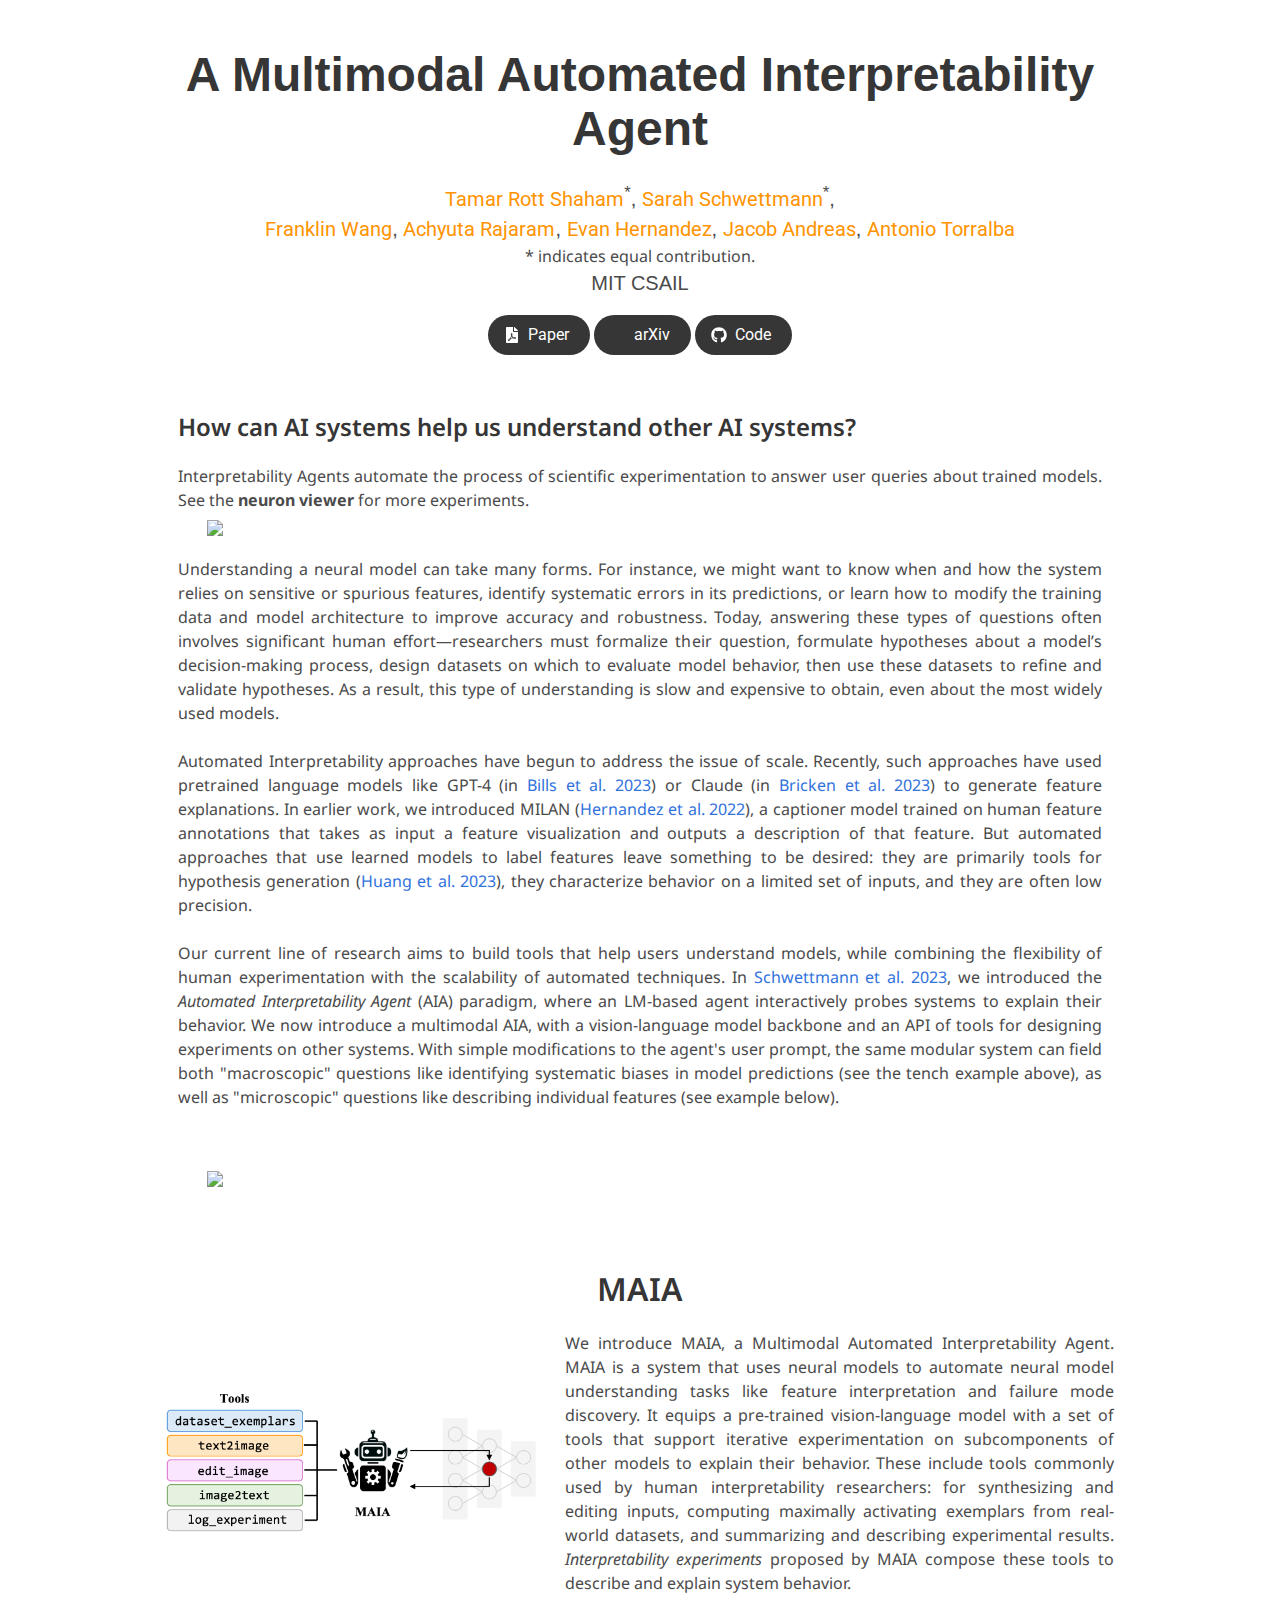
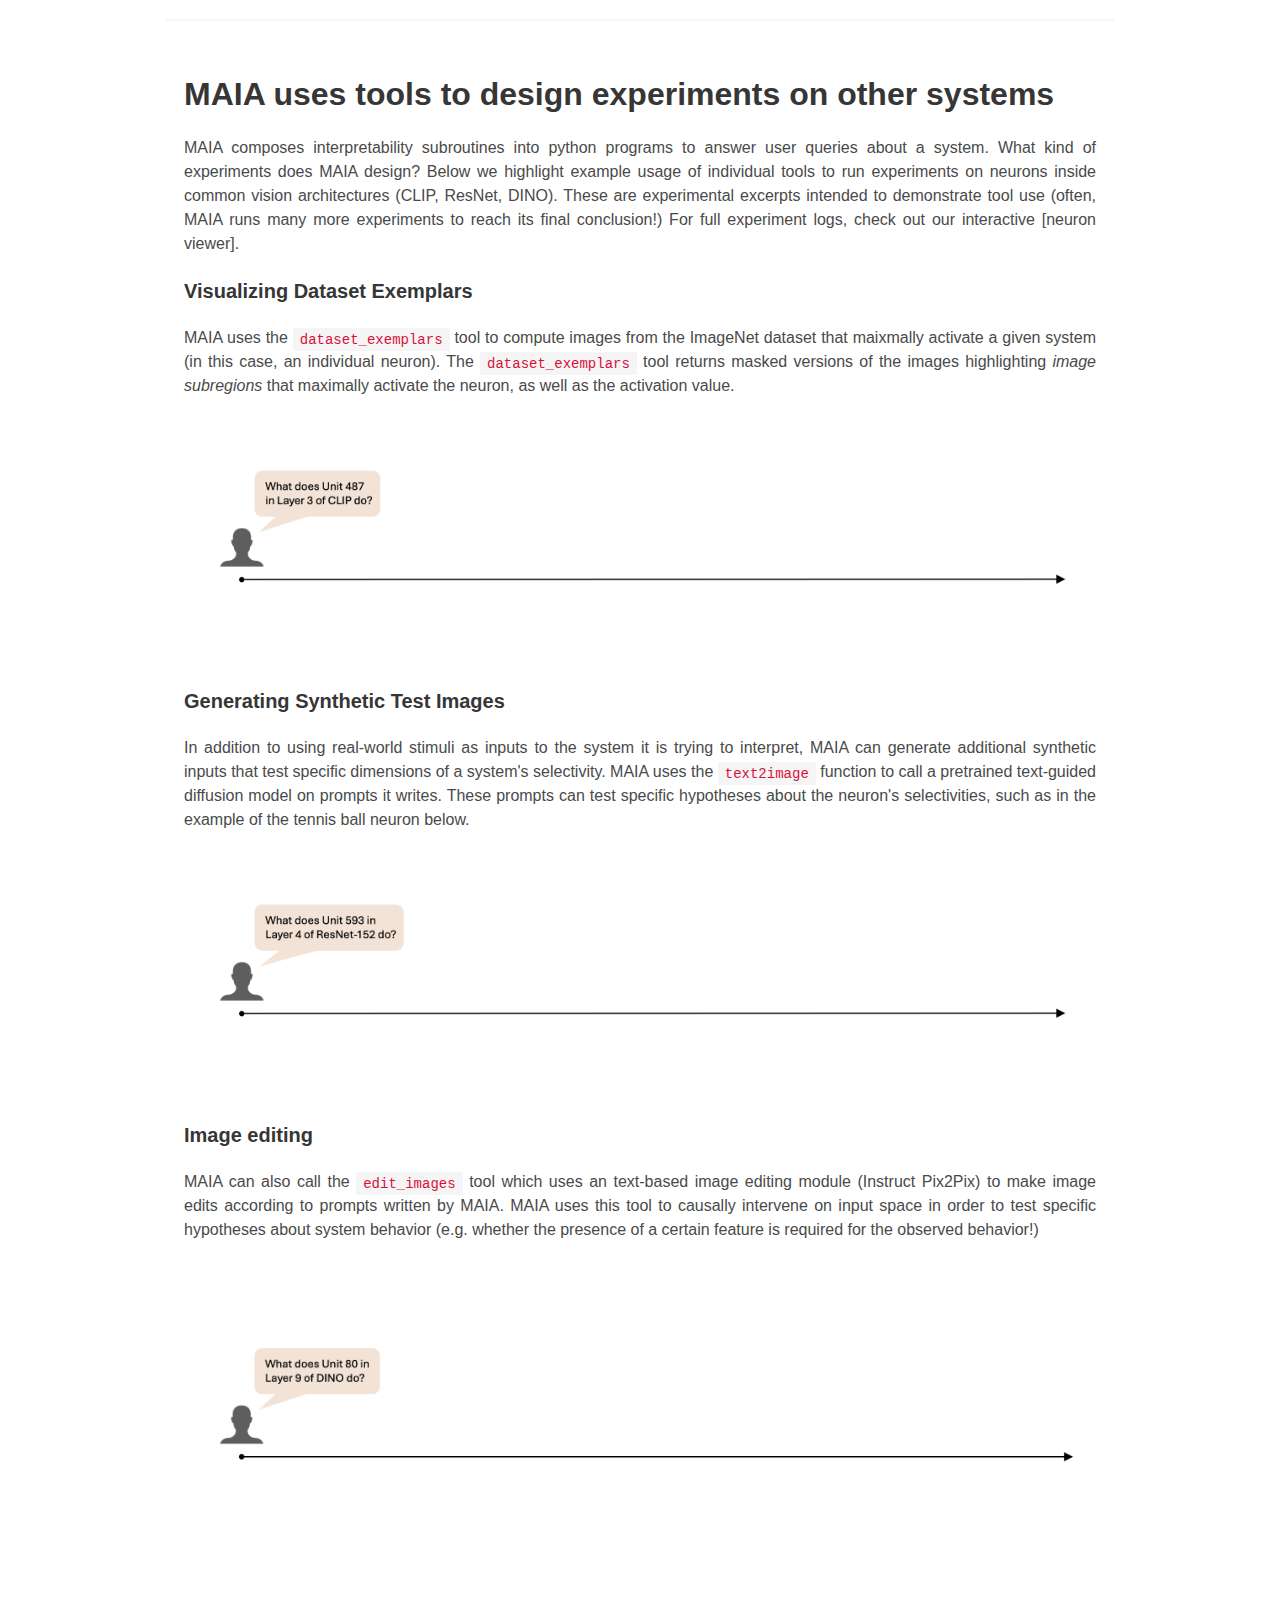
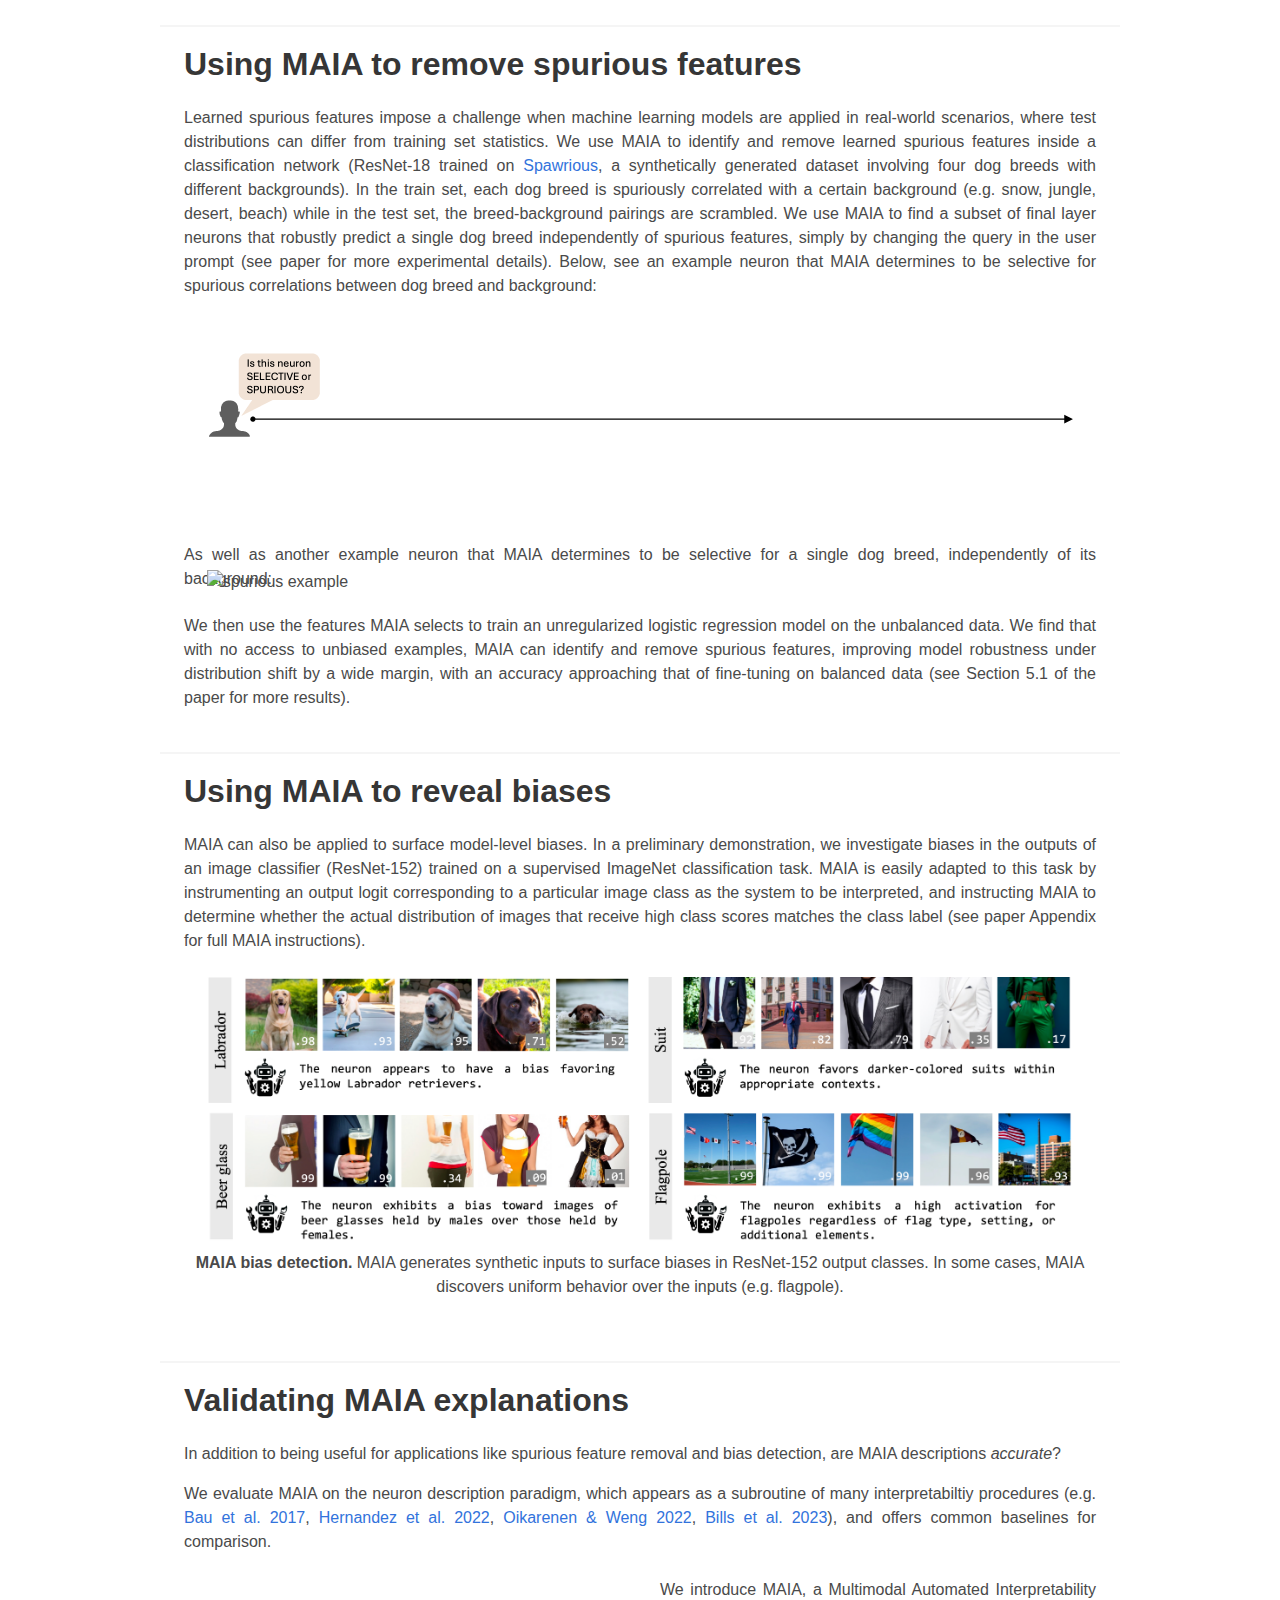
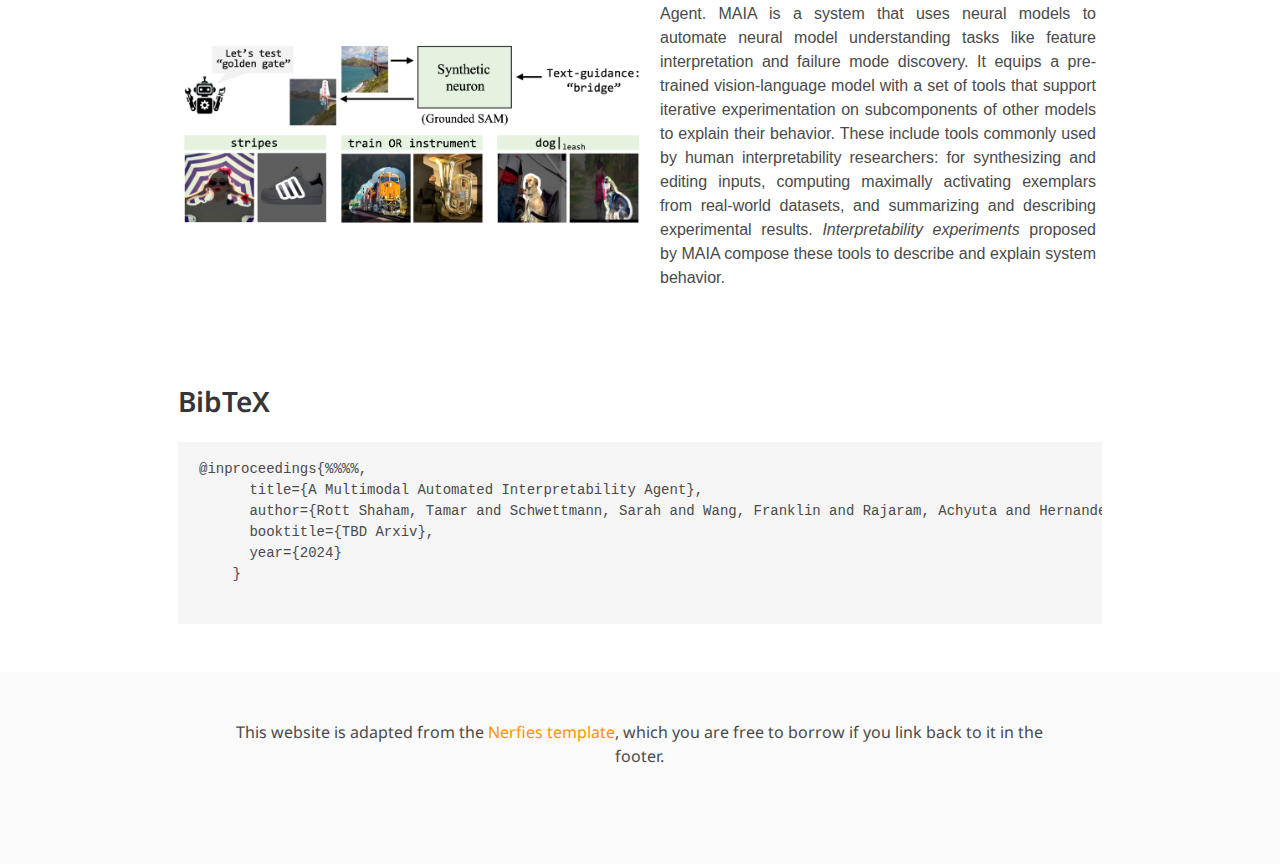
==== index.html @ d566f5ee "Update index.html" ====
<!DOCTYPE html>
<html>
<head>
  <meta charset="utf-8">
  <meta name="description"
        content="MAIA">
  <meta name="keywords" content="Interpretability, LLMs, Multimodal, Vision">
  <meta name="viewport" content="width=device-width, initial-scale=1">
  <title>MAIA</title>

  <link href="https://fonts.googleapis.com/css?family=Google+Sans|Noto+Sans|Castoro"
        rel="stylesheet">
  <link href="https://fonts.googleapis.com/css?family=Roboto:400,700" rel="stylesheet">

  <link rel="stylesheet" href="./static/css/bulma.min.css">
  <link rel="stylesheet" href="./static/css/bulma-carousel.min.css">
  <link rel="stylesheet" href="./static/css/bulma-slider.min.css">
  <link rel="stylesheet" href="./static/css/fontawesome.all.min.css">
  <link rel="stylesheet"
        href="https://cdn.jsdelivr.net/gh/jpswalsh/academicons@1/css/academicons.min.css">
  <link rel="stylesheet" href="./static/css/index.css">
  <link rel="icon" href="./static/images/favicon.svg">

  <script src="https://ajax.googleapis.com/ajax/libs/jquery/3.5.1/jquery.min.js"></script>
  <script defer src="./static/js/fontawesome.all.min.js"></script>
  <script src="./static/js/bulma-carousel.min.js"></script>
  <script src="./static/js/bulma-slider.min.js"></script>
  <script src="./static/js/index.js"></script>

  <style>
    @media screen and (max-width: 768px) {
      .image-text-container {
        flex-direction: column;
        align-items: center;
      }
    
      .image-text-container img {
        margin-left: 0;
        margin-right: 0;
        margin-bottom: 20px;
        max-width: 100%;
        height: auto;
      }
    } 
  </style>
</head>
<body>

<section class="hero">
  <div class="hero-body">
    <div class="container is-max-desktop">
      <div class="columns is-centered">
        <div class="column has-text-centered">
          <h1 class="title is-1 publication-title">A Multimodal Automated Interpretability Agent</h1>
          <div class="is-size-5 publication-authors">
            <span class="author-block">
              <a href="https://tamarott.github.io/">Tamar Rott Shaham</a><sup>*</sup>,</span>
            <span class="author-block">
              <a href="https://cogconfluence.com">Sarah Schwettmann</a><sup>*</sup>,</span>
		        <br>
            <span class="author-block">
              <a href="https://frankxwang.github.io/">Franklin Wang</a>,</span>
            <span class="author-block">
              <a href="https://twitter.com/AchyutaBot">Achyuta Rajaram</a>,</span>
            <span class="author-block">
              <a href="https://evandez.com/">Evan Hernandez</a>,</span>
            <span class="author-block">
              <a href="https://www.mit.edu/~jda/">Jacob Andreas</a>,</span>
            <span class="author-block">
              <a href="https://groups.csail.mit.edu/vision/torralbalab/">Antonio Torralba</a>
            </span>
          </div>
		
	  * indicates equal contribution.

          <div class="is-size-5 publication-authors">
            <span class="author-block">MIT CSAIL</span>
          </div> 

          <div class="column has-text-centered">
            <div class="publication-links">
              <!-- PDF Link. -->
              <span class="link-block">
                <a href="https://arxiv.org/pdf/2309.03886.pdf"
                   class="external-link button is-normal is-rounded is-dark">
                  <span class="icon">
                      <i class="fas fa-file-pdf"></i>
                  </span>
                  <span>Paper</span>
                </a>
              </span>
              <span class="link-block">
		<a href="https://arxiv.org/abs/2309.03886"
                   class="external-link button is-normal is-rounded is-dark">
                  <span class="icon">
                      <i class="ai ai-arxiv"></i>
                  </span>
                  <span>arXiv</span>
             	 </a>   
              </span>
              <!-- Code Link. -->
              <span class="link-block">
              	<a href="https://github.com/multimodal-interpretability/FIND" 
                   class="external-link button is-normal is-rounded is-dark">
                  <span class="icon">
                      <i class="fab fa-github"></i>
                  </span>
                  <span>Code</span>
              	</a>  
              </span>
            
            </div>

          </div>
        </div>
      </div>
    </div>
  </div>
</section>

<section class="section" style="margin-top: -55px; margin-bottom:-10px">
    <div class="container is-max-desktop">
        <div style="text-align: justify;">
		<p><h3 class="title is-4">How can AI systems help us understand other AI systems?</h3></p>
		<p>Interpretability Agents automate the process of scientific experimentation to answer user queries about trained models. See the <b>neuron viewer</b> for more experiments.</p>
	</div>
    </div>
</section>
<section class="hero teaser" style="margin-top: -40px;">
  <div class="container is-max-desktop">
    <div class="hero-body">
        <div style="display: flex; justify-content: center; width: 100%;">
            <img src="./static/figures/tench_gif.gif" style="width: 95%; height: auto;" />
        </div>
    </div>
  </div>
</section>

<section class="section" style="margin-top: -75px; margin-bottom:-10px">
    <div class="container is-max-desktop">
        <div style="text-align: justify;">
<!-- 		<p><h3 class="title is-4">How can AI systems help us understand other AI systems?</h3></p> -->
		<p>Understanding a neural model can take many forms. For instance, we might want to know when and how the system relies on sensitive or spurious features, identify systematic errors in its predictions, or learn how to modify the training data and model architecture to improve accuracy and robustness. Today, answering these types of questions often involves significant human effort—researchers must formalize their question, formulate hypotheses about a model’s decision-making process, design datasets on which to evaluate model behavior, then use these datasets to refine and validate hypotheses. As a result, this type of understanding is slow and expensive to obtain, even about the most widely used models.</p><br>
		<p>Automated Interpretability approaches have begun to address the issue of scale. Recently, such approaches have used pretrained language models like GPT-4 (in <a href="https://openaipublic.blob.core.windows.net/neuron-explainer/paper/index.html" target="_blank">Bills et al. 2023</a>) or Claude (in <a href="https://transformer-circuits.pub/2023/monosemantic-features" target="_blank">Bricken et al. 2023</a>) to generate feature explanations. In earlier work, we introduced MILAN (<a href="https://arxiv.org/abs/2201.11114" target="_blank">Hernandez et al. 2022</a>), a captioner model trained on human feature annotations that takes as input a feature visualization and outputs a description of that feature. But automated approaches that use learned models to label features leave something to be desired: they are primarily tools for hypothesis generation (<a href="https://arxiv.org/abs/2309.10312" target="_blank">Huang et al. 2023</a>), they characterize behavior on a limited set of inputs, and they are often low precision.</p><br>
		<p> Our current line of research aims to build tools that help users understand models, while combining the flexibility of human experimentation with the scalability of automated techniques. In <a href="https://arxiv.org/abs/2309.03886" target="_blank">Schwettmann et al. 2023</a>, we introduced the <em>Automated Interpretability Agent</em> (AIA) paradigm, where an LM-based agent interactively probes systems to explain their behavior. We now introduce a multimodal AIA, with a vision-language model backbone and an API of tools for designing experiments on other systems. With simple modifications to the agent's user prompt, the same modular system can field both "macroscopic" questions like identifying systematic biases in model predictions (see the tench example above), as well as "microscopic" questions like describing individual features (see example below).</p><br>
	</div>
    </div>
</section>
	
<section class="hero teaser" style="margin-top: -5px;">
  <div class="container is-max-desktop">
    <div class="hero-body">
        <div style="display: flex; justify-content: center; width: 100%;">
            <img src="./static/figures/bowtie_gif.gif" style="width: 95%; height: auto;" />
        </div>
    </div>
  </div>
</section>

<section class="section">
  <div class="container is-max-desktop">
    <!-- Abstract. -->
    <div class="columns is-centered">
      <div class="content">
        <h2 class="title is-3 has-text-centered">MAIA</h2>
        <div class="content image-text-container" style="display: flex; align-items: center;">
          <img src="./static/figures/MAIA_schematic.png" alt="MAIA Schematic" style="margin-right: 20px; width: 40%;">
          <p style="text-align: justify;">
            We introduce MAIA, a Multimodal Automated Interpretability Agent. MAIA is a system that uses neural models to automate neural model understanding tasks like feature interpretation and failure mode discovery.
            It equips a pre-trained vision-language model with a set of tools that support iterative experimentation on subcomponents of other models to explain their behavior. These include tools commonly used by human interpretability researchers: for synthesizing and editing inputs, computing maximally activating exemplars from real-world datasets, and summarizing and describing experimental results.
            <i>Interpretability experiments</i> proposed by MAIA compose these tools to describe and explain system behavior.
          </p>
        </div>
        <hr>
      </div>
    </div>
    <!--/ Abstract. -->
  </div>
</section>


<section class="hero teaser" style="margin-top: -5px;">
  <div class="container is-max-desktop">
    <div class="hero-body">
      <h2 class="title is-3">MAIA uses tools to design experiments on other systems</h2>
      <div class="content" style="text-align: justify;">
        <p>MAIA composes interpretability subroutines into python programs to answer user queries about a system. What kind of experiments does MAIA design? Below we highlight example usage of individual tools to run experiments on neurons inside common vision architectures (CLIP, ResNet, DINO). These are experimental excerpts intended to demonstrate tool use (often, MAIA runs many more experiments to reach its final conclusion!) For full experiment logs, check out our interactive [neuron viewer]. </p>
      </div>
      <div class="content" style="text-align: justify;">
      <h3 class="subtitle is-5" style="text-align: justify;">Visualizing Dataset Exemplars</h3>
      <p>MAIA uses the <code>dataset_exemplars</code> tool to compute images from the ImageNet dataset that maixmally activate a given system (in this case, an individual neuron). The <code>dataset_exemplars</code> tool returns masked versions of the images highlighting <i>image subregions</i> that maximally activate the neuron, as well as the activation value.</p><br>
      </div>
      <div style="display: flex; justify-content: center; width: 100%;">
        <img src="./static/figures/dataset_exemplars_gif.gif" alt="Dataset Exemplars" style="width: 95%; height: auto;" />
      </div>
      <div class="content" style="text-align: justify;">
      <h3 class="subtitle is-5" style="text-align: justify;">Generating Synthetic Test Images</h3>
      <p>In addition to using real-world stimuli as inputs to the system it is trying to interpret, MAIA can generate additional synthetic inputs that test specific dimensions of a system's selectivity. MAIA uses the <code>text2image</code> function to call a pretrained text-guided diffusion model on prompts it writes. These prompts can test specific hypotheses about the neuron's selectivities, such as in the example of the tennis ball neuron below.</p><br>
      </div>
      <div style="display: flex; justify-content: center; width: 100%; "margin-top: 5px;">
        <img src="./static/figures/synthetic_exemplars_gif.gif" alt="Synthetic Exemplars" style="width: 95%; height: auto;" />
      </div>
      <div class="content" style="text-align: justify;">
      <h3 class="subtitle is-5" style="text-align: justify;">Image editing</h3>
      <p>MAIA can also call the <code>edit_images</code> tool which uses an text-based image editing module (Instruct Pix2Pix) to make image edits according to prompts written by MAIA. MAIA uses this tool to causally intervene on input space in order to test specific hypotheses about system behavior (e.g. whether the presence of a certain feature is required for the observed behavior!)</p><br>
      </div>
      <div style="display: flex; justify-content: center; width: 100%; "margin-top: 5px;">
        <img src="./static/figures/editing_images_gif.gif" alt="Synthetic Exemplars" style="width: 95%; height: auto;" />
      </div>
	    
    </div>
    <hr>
  </div>
</section>

<section class="hero teaser" style="margin-top: -5px;">
  <div class="container is-max-desktop">
    <div class="hero-body">
      <h2 class="title is-3">Using MAIA to remove spurious features</h2>
      <div class="content" style="text-align: justify; margin-bottom: -20px;">
        <p>Learned spurious features impose a challenge when machine learning models are applied in real-world scenarios, where test distributions can differ from training set statistics. We use MAIA to identify and remove learned spurious features inside a classification network (ResNet-18 trained on <a href="https://arxiv.org/abs/2303.05470" target="_blank">Spawrious</a>, a synthetically generated dataset involving four dog breeds with different backgrounds). In the train set, each dog breed is spuriously correlated with a certain background (e.g. snow, jungle, desert, beach) while in the test set, the breed-background pairings are scrambled. We use MAIA to find a subset of final layer neurons that robustly predict a single dog breed independently of spurious features, simply by changing the query in the user prompt (see paper for more experimental details). Below, see an example neuron that MAIA determines to be selective for spurious correlations between dog breed and background:</p>
      </div>
      <div style="display: flex; justify-content: center; width: 100%; margin-top:-40px; margin-bottom:-20px">
        <img src="./static/figures/spurious_example.gif" alt="spurious example" style="width: 95%; height: auto; margin-top: -15px; margin-bottom: 10px;" />
      </div>
      <div class="content" style="text-align: justify; margin-top:40px">
        <p>As well as another example neuron that MAIA determines to be selective for a single dog breed, independently of its background:</p>
      </div>
      <div style="display: flex; justify-content: center; width: 100%; margin-top:-30px; margin-bottom:-20px">
       <div style="width: 95%; height: auto; margin-top: -15px; margin-bottom: 10px; overflow: hidden;">
         <img src="./static/figures/selective_example.gif" alt="spurious example" style="width: 100%; height: auto; object-fit: none; object-position: 0 25px;" />
       </div> 
      </div>
      <div class="content" style="text-align: justify; margin-top:30px; margin-bottom:-30px">
        <p>We then use the features MAIA selects to train an unregularized logistic regression model on the unbalanced data. We find that with no access to unbiased examples, MAIA can identify and remove spurious features, improving model robustness under distribution shift by a wide margin, with an accuracy approaching that of fine-tuning on balanced data (see Section 5.1 of the paper for more results). </p>
      </div>	    
    </div>
	  <hr>
  </div>
</section>

<section class="hero teaser" style="margin-top: -5px;">
  <div class="container is-max-desktop">
    <div class="hero-body">
      <h2 class="title is-3">Using MAIA to reveal biases</h2>
      <div class="content" style="text-align: justify;">
        <p>MAIA can also be applied to surface model-level biases. In a preliminary demonstration, we investigate biases in the outputs of an image classifier (ResNet-152) trained on a supervised ImageNet classification task. MAIA is easily adapted to this task by instrumenting an output logit corresponding to a particular image class as the system to be interpreted, and instructing MAIA to determine whether the actual distribution of images that receive high class scores matches the class label (see paper Appendix for full MAIA instructions).</p>
      </div>
      <figure style="display: flex; flex-direction: column; align-items: center; width: 100%;">
        <img src="./static/figures/bias_categories.png" style="width: 95%; height: auto;" alt="Bias Categories" />
        <figcaption style="text-align: center; margin-top: 10px; margin-bottom: -10px"><b>MAIA bias detection.</b> MAIA generates synthetic inputs to surface biases in ResNet-152 output classes. In some cases, MAIA discovers uniform behavior over the inputs (e.g. flagpole).</figcaption>
      </figure>
    </div>
    <hr>
  </div>
</section>

<section class="hero teaser" style="margin-top: -5px;">
  <div class="container is-max-desktop">
    <div class="hero-body">
      <h2 class="title is-3">Validating MAIA explanations</h2>
      <div class="content" style="text-align: justify;">
        <p>In addition to being useful for applications like spurious feature removal and bias detection, are MAIA descriptions <em>accurate</em>?</p>
	<p>We evaluate MAIA on the neuron description paradigm, which appears as a subroutine of many interpretabiltiy procedures (e.g. <a href="https://arxiv.org/abs/1704.05796" target="_blank">Bau et al. 2017</a>, <a href="https://arxiv.org/abs/2201.11114" target="_blank">Hernandez et al. 2022</a>, <a href="https://arxiv.org/abs/2204.10965" target="_blank">Oikarenen & Weng 2022</a>, <a href="https://openaipublic.blob.core.windows.net/neuron-explainer/paper/index.html" target="_blank">Bills et al. 2023</a>), and offers common baselines for comparison.</p>
      </div>
	<div class="content image-text-container" style="display: flex; align-items: center;">
          <img src="./static/figures/synthetic_schematic.png" alt="Synthetic Neurons" style="margin-right: 20px; width: 50%;">
          <p style="text-align: justify;">
            We introduce MAIA, a Multimodal Automated Interpretability Agent. MAIA is a system that uses neural models to automate neural model understanding tasks like feature interpretation and failure mode discovery.
            It equips a pre-trained vision-language model with a set of tools that support iterative experimentation on subcomponents of other models to explain their behavior. These include tools commonly used by human interpretability researchers: for synthesizing and editing inputs, computing maximally activating exemplars from real-world datasets, and summarizing and describing experimental results.
            <i>Interpretability experiments</i> proposed by MAIA compose these tools to describe and explain system behavior.
          </p>
        </div>
    </div>
  </div>
</section>

	
<section class="section" id="BibTeX">
  <div class="container is-max-desktop content">
    <h2 class="title">BibTeX</h2>
    <pre><code>@inproceedings{%%%%,
      title={A Multimodal Automated Interpretability Agent},
      author={Rott Shaham, Tamar and Schwettmann, Sarah and Wang, Franklin and Rajaram, Achyuta and Hernandez, Evan and Andreas, Jacob and Torralba, Antonio},
      booktitle={TBD Arxiv},
      year={2024}
    }
    </code></pre>
  </div>
</section>


	
<footer class="footer">
  <div class="columns is-centered">
    <div class="column is-8">
      <div class="content" style="text-align: center;">
        <p>
          This website is adapted from the <a href="https://github.com/nerfies/nerfies.github.io" class="footer-link">Nerfies template</a>, which you are free to borrow if you link back to it in the footer.
        </p>
      </div>
    </div>
  </div>
</div>
</footer>


</body>
</html>
---- static/css/index.css ----
body, .footer .icon-link, .link-block a, .dnerf, .teaser, .publication-title, .publication-authors, .publication-venue, .publication-awards, .publication-authors a, .info {
  font-family: 'Roboto', sans-serif;
}

/* Rest of your CSS code remains the same */

body {
  font-family: 'Noto Sans', sans-serif;
}

.footer .icon-link {
    font-size: 25px;
    color: #000;
}

.link-block a {
    margin-top: 5px;
    margin-bottom: 5px;
}

.dnerf {
  font-variant: small-caps;
}

.container {
  width: 75% !important;
  max-width: none !important;
}

.teaser .hero-body {
  padding-top: 0;
  padding-bottom: 3rem;
}

.teaser {
  font-family: 'Google Sans', sans-serif;
}

.footer-link {
  color: #FF9300;
}


.publication-title {
}

.publication-banner {
  max-height: parent;

}

.publication-banner video {
  position: relative;
  left: auto;
  top: auto;
  transform: none;
  object-fit: fit;
}

.publication-header .hero-body {
}

.publication-title {
    font-family: 'Google Sans', sans-serif;
}

.publication-authors {
    font-family: 'Google Sans', sans-serif;
}

.publication-venue {
    color: #555;
    width: fit-content;
    font-weight: bold;
}

.publication-awards {
    color: #ff3860;
    width: fit-content;
    font-weight: bolder;
}

.publication-authors {
}

.publication-authors a {
   color: #FF9300 !important;
}

.publication-authors a:hover {
    text-decoration: underline;
}

.author-block {
  display: inline-block;
}

.publication-banner img {
}

.publication-authors {
  /*color: #E73973;*/
}

.publication-video {
    position: relative;
    width: 100%;
    height: 0;
    padding-bottom: 56.25%;

    overflow: hidden;
    border-radius: 10px !important;
}

.publication-video iframe {
    position: absolute;
    top: 0;
    left: 0;
    width: 100%;
    height: 100%;
}

.publication-body img {
}

.results-carousel {
  overflow: hidden;
}

.results-carousel .item {
  margin: 5px;
  overflow: hidden;
  border: 1px solid #bbb;
  border-radius: 10px;
  padding: 0;
  font-size: 0;
}

.results-carousel video {
  margin: 0;
}


.interpolation-panel {
  background: #f5f5f5;
  border-radius: 10px;
}

.interpolation-panel .interpolation-image {
  width: 100%;
  border-radius: 5px;
}

.interpolation-video-column {
}

.interpolation-panel .slider {
  margin: 0 !important;
}

.interpolation-panel .slider {
  margin: 0 !important;
}

#interpolation-image-wrapper {
  width: 100%;
}
#interpolation-image-wrapper img {
  border-radius: 5px;
}

* {box-sizing:border-box}

/* Slideshow container */
.slideshow-container {
  max-width: 1000px;
  position: relative;
  margin: auto;
}

/* Make the images invisible by default */
.Containers {
  display: none;
}

/* forward & Back buttons */
.Back, .forward {
  cursor: pointer;
  position: absolute;
  top: 48%;
  width: auto;
  margin-top: -23px;
  padding: 17px;
  color: grey;
  font-weight: bold;
  font-size: 19px;
  transition: 0.4s ease;
  border-radius: 0 5px 5px 0;
  user-select: none;
}

/* Place the "forward button" to the right */
.forward {
  right: 0;
  border-radius: 4px 0 0 4px;
}

/*when the user hovers,add a black background with some little opacity */
.Back:hover, .forward:hover {
  background-color: rgba(0,0,0,0.8);
}

/* Caption Info */
.info {
  color: #e3e3e3;
  font-size: 16px;
  padding: 10px 14px;
  position: absolute;
  bottom: 10px;
  width: 100%;
  text-align: center;
}

/* Content */
.info {
  color: #f2f2f3;
  font-size: 14px;
  padding: 10px 14px;
  position: absolute;
  top: 0;
}

/* The circles or bullets indicators */
.dots {
  cursor: pointer;
  height: 16px;
  width: 16px;
  margin: 0 3px;
  background: linear-gradient(92.18deg, #a049e9 -25.78%, #6643db 123.02%);
  opacity: 0.3;
  border-radius: 50%;
  display: inline-block;
  transition: background-color 0.5s ease;
}

.enable, .dots:hover {
  background: linear-gradient(92.18deg, #a049e9 -25.78%, #6643db 123.02%);
  opacity: 1;
}

/* Faint animation */
.fade {
  -webkit-animation-name: fade;
  -webkit-animation-duration: 1.4s;
  animation-name: fade;
  animation-duration: 1.4s;
}

@-webkit-keyframes fade {
  from {opacity: .5}
  to {opacity: 2}
}

@keyframes fade {
  from {opacity: .5}
  to {opacity: 2}
}
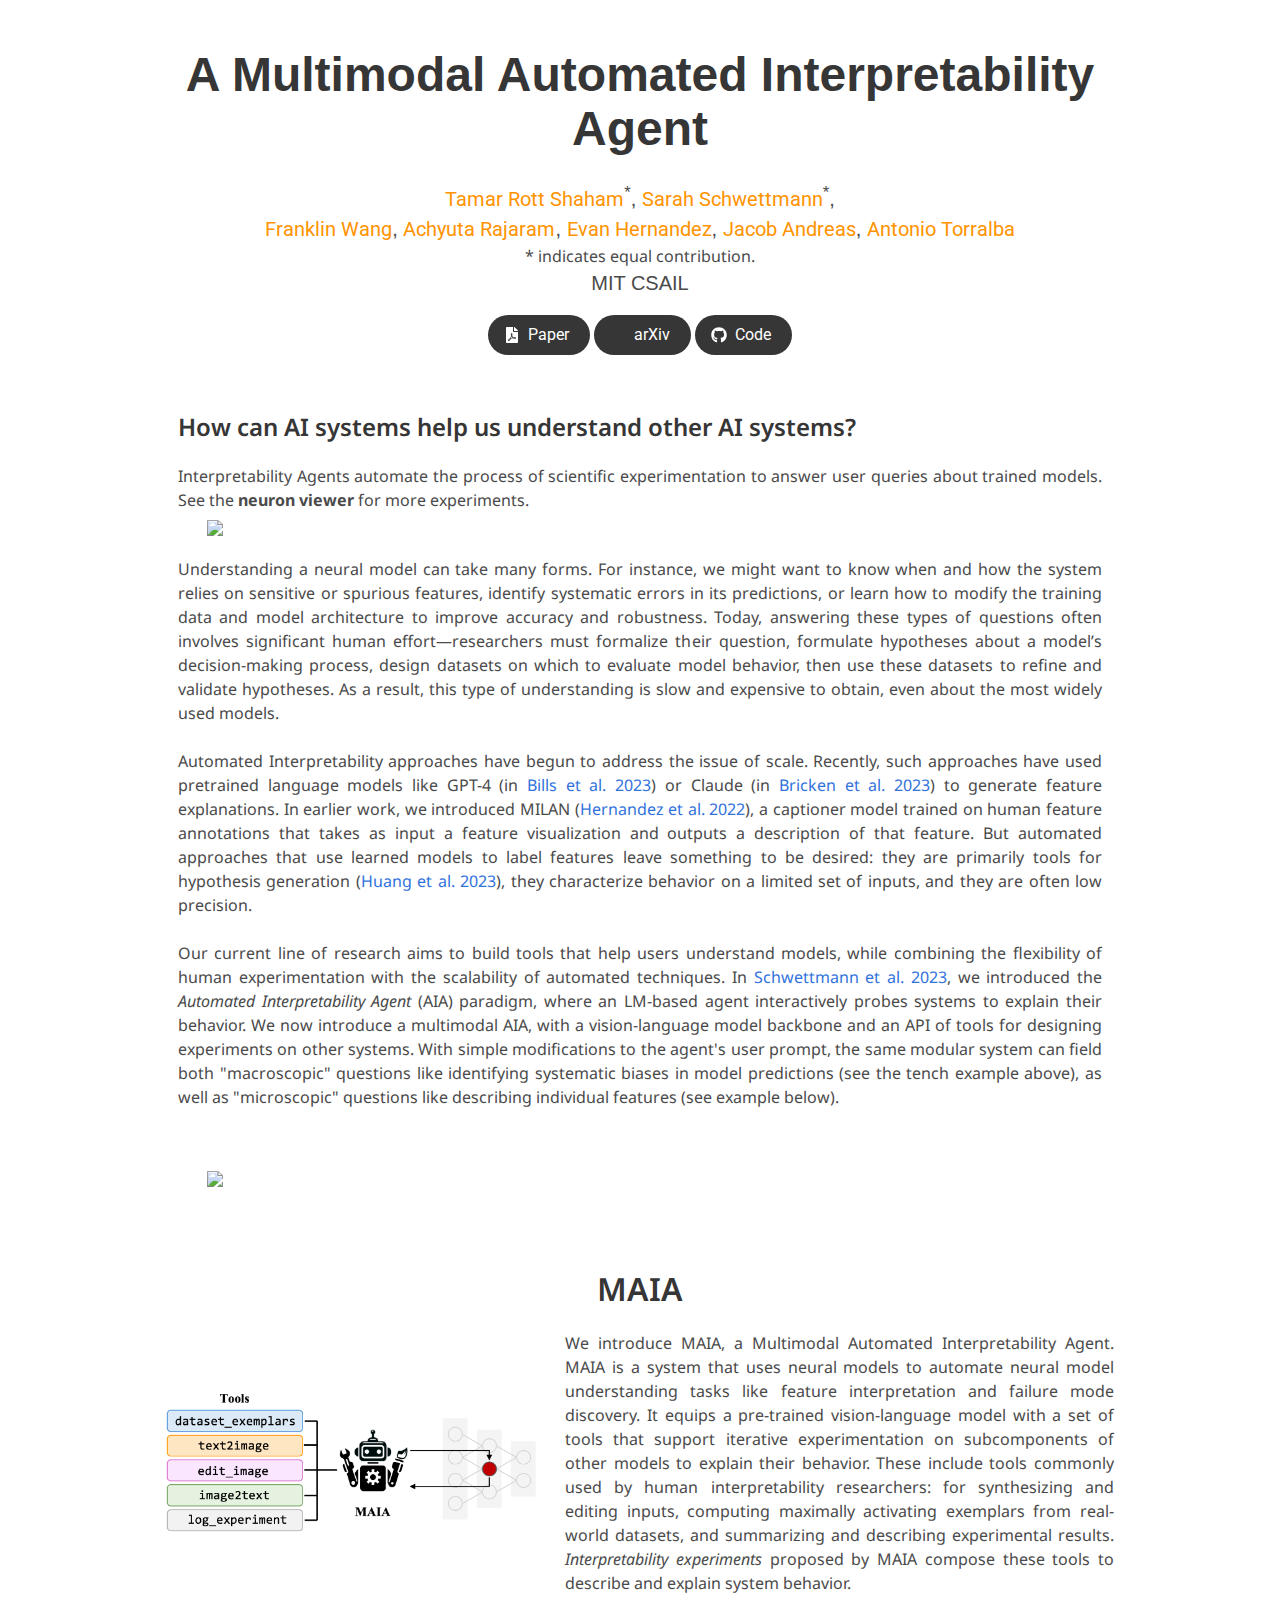
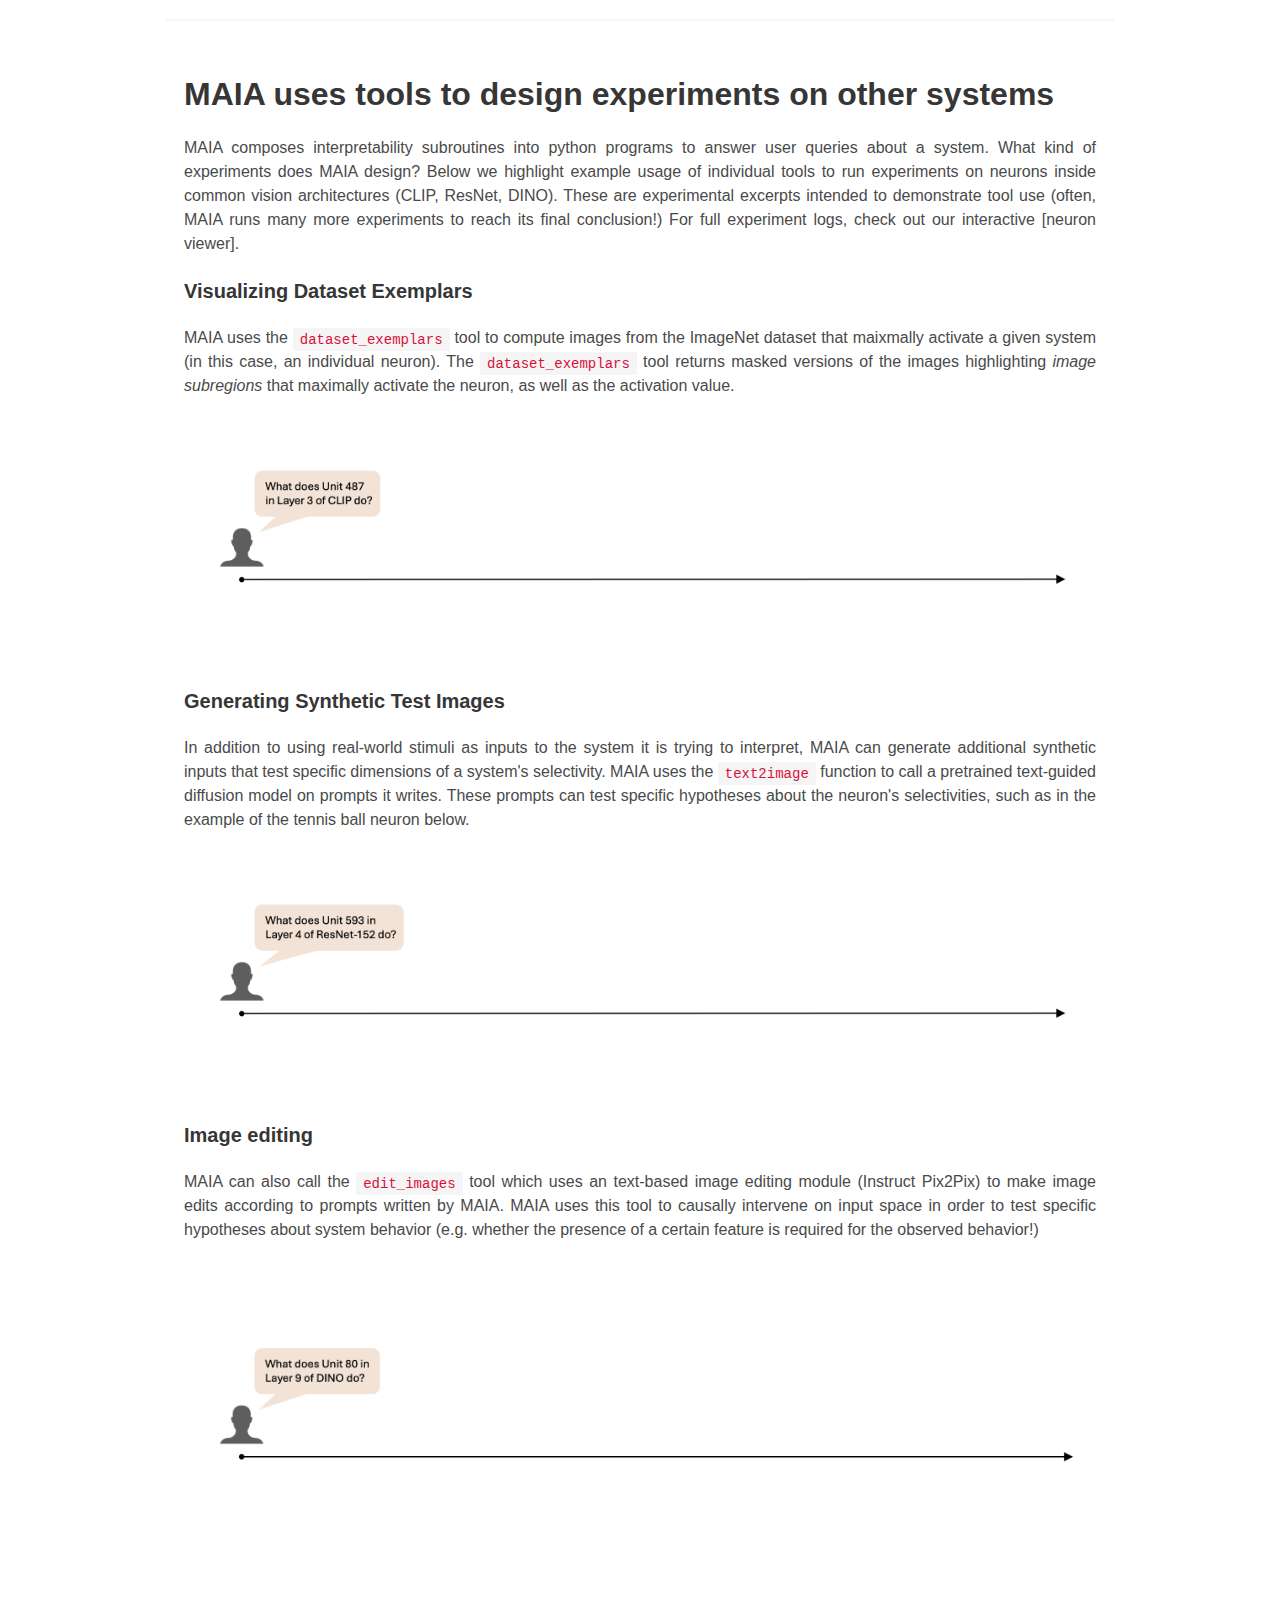
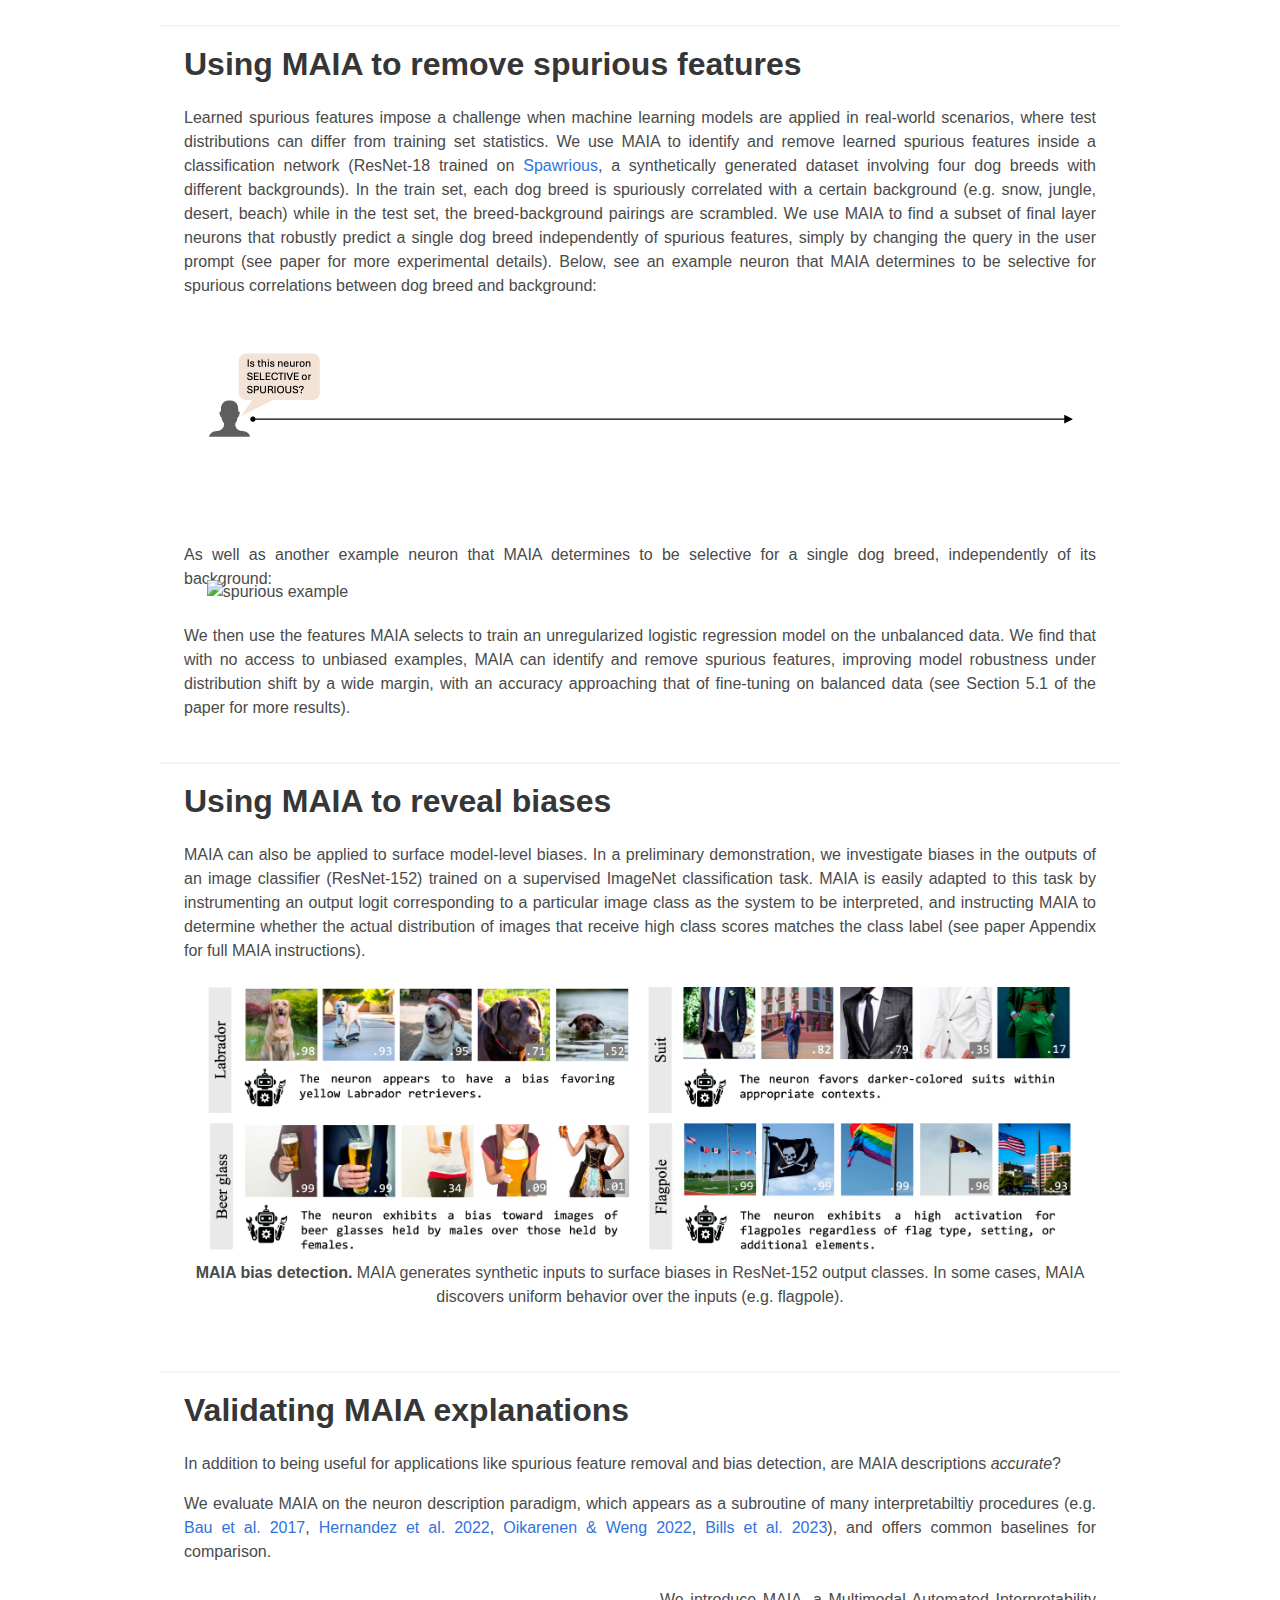
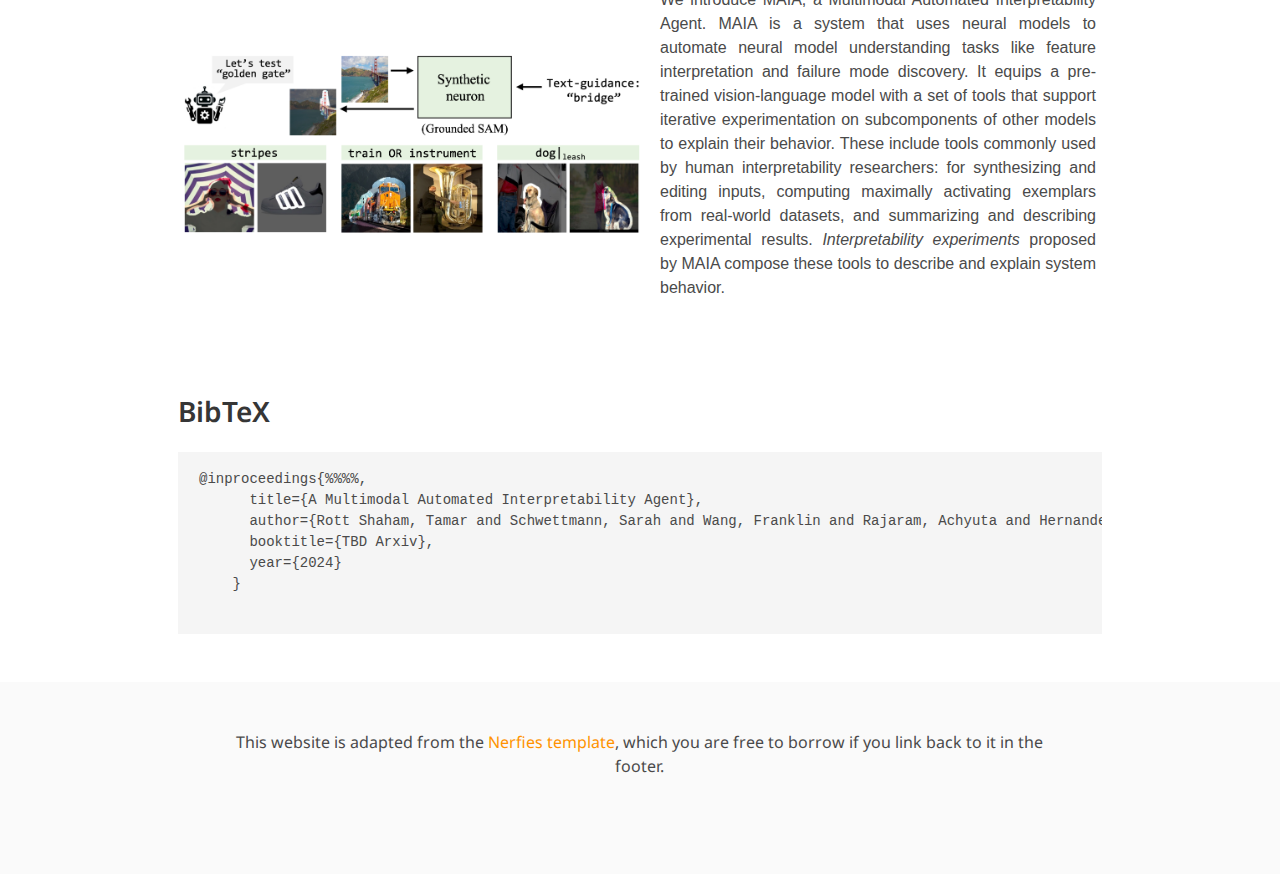
==== commit 942fb349: "Update index.html" ====
--- a/index.html
+++ b/index.html
@@ -226,10 +226,8 @@
       <div class="content" style="text-align: justify; margin-top:40px">
         <p>As well as another example neuron that MAIA determines to be selective for a single dog breed, independently of its background:</p>
       </div>
-      <div style="display: flex; justify-content: center; width: 100%; margin-top:-30px; margin-bottom:-20px">
-       <div style="width: 95%; height: auto; margin-top: -15px; margin-bottom: 10px; overflow: hidden;">
-         <img src="./static/figures/selective_example.gif" alt="spurious example" style="width: 100%; height: auto; object-fit: none; object-position: 0 25px;" />
-       </div> 
+      <div style="display: flex; justify-content: center; width: 100%; margin-top:-20px; margin-bottom:-20px">
+        <img src="./static/figures/selective_example.gif" alt="spurious example" style="width: 95%; height: auto; margin-top: -15px; margin-bottom: 10px;" />
       </div>
       <div class="content" style="text-align: justify; margin-top:30px; margin-bottom:-30px">
         <p>We then use the features MAIA selects to train an unregularized logistic regression model on the unbalanced data. We find that with no access to unbiased examples, MAIA can identify and remove spurious features, improving model robustness under distribution shift by a wide margin, with an accuracy approaching that of fine-tuning on balanced data (see Section 5.1 of the paper for more results). </p>
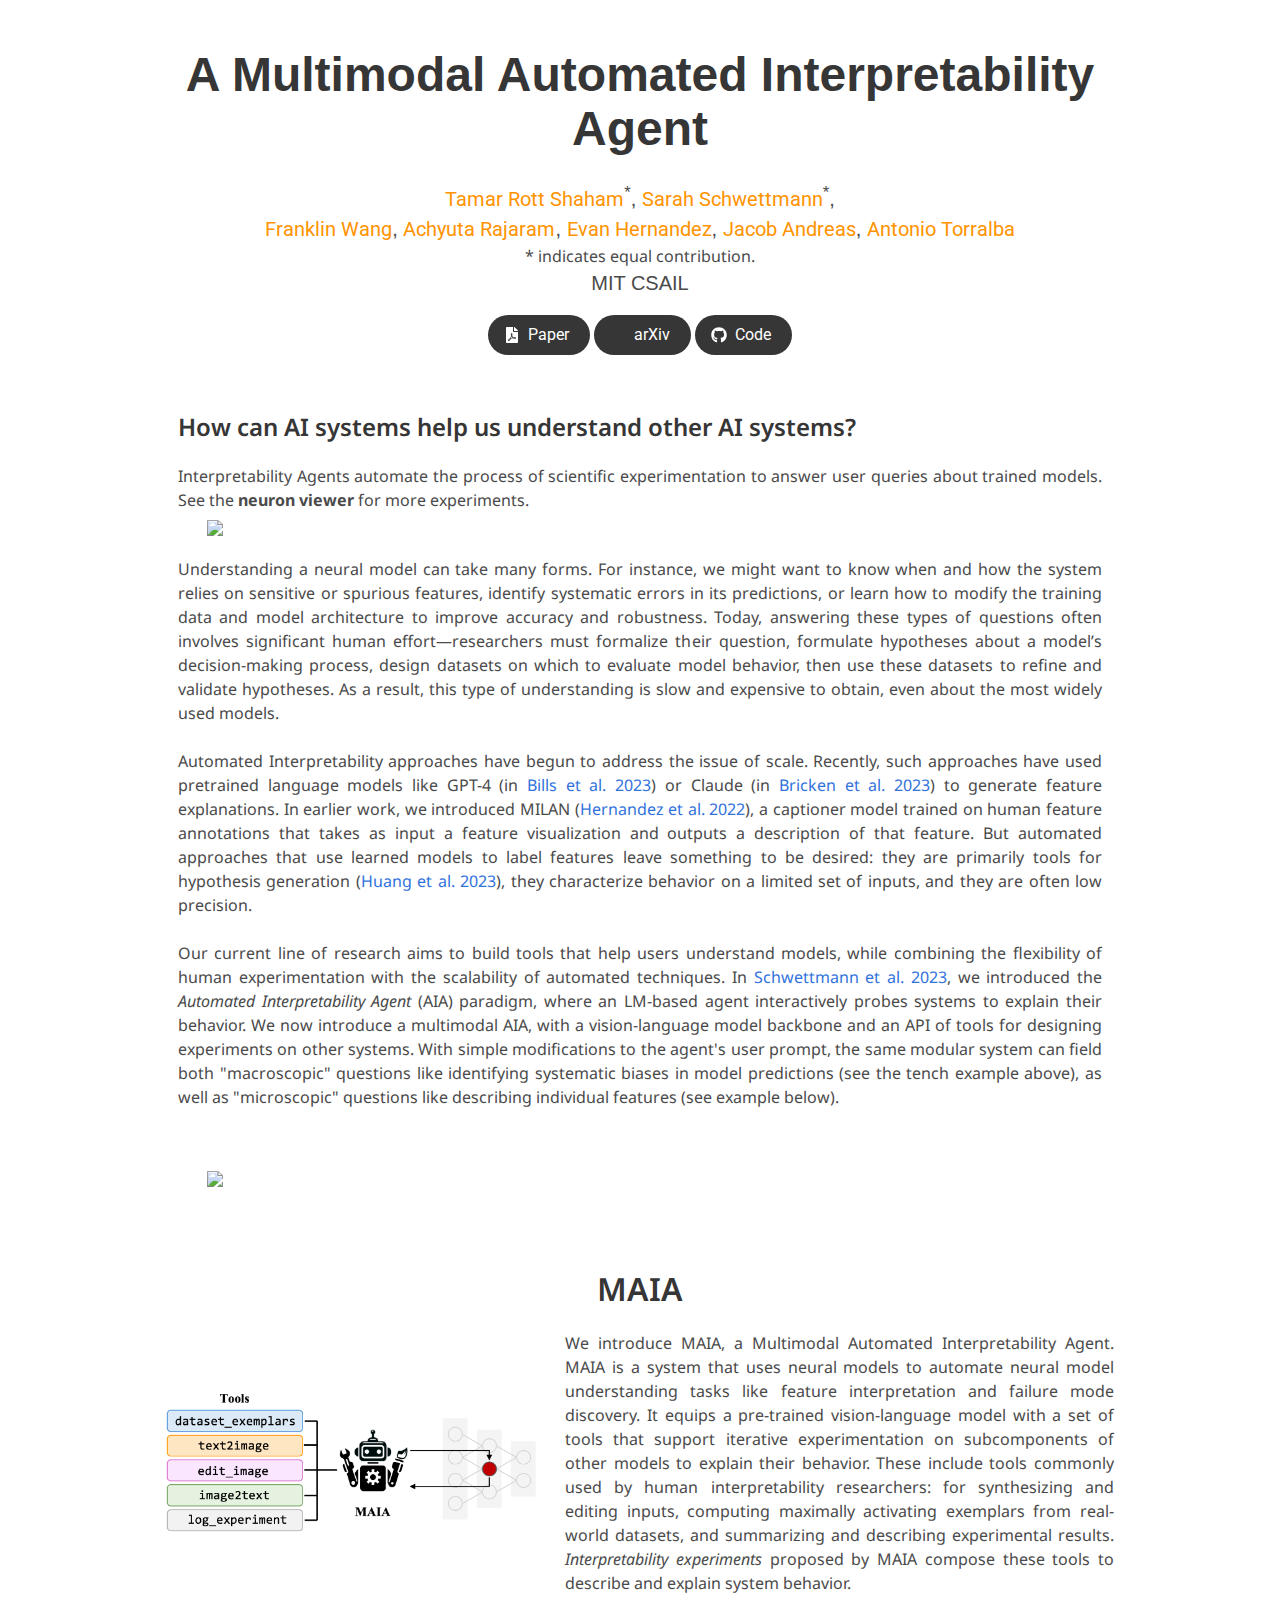
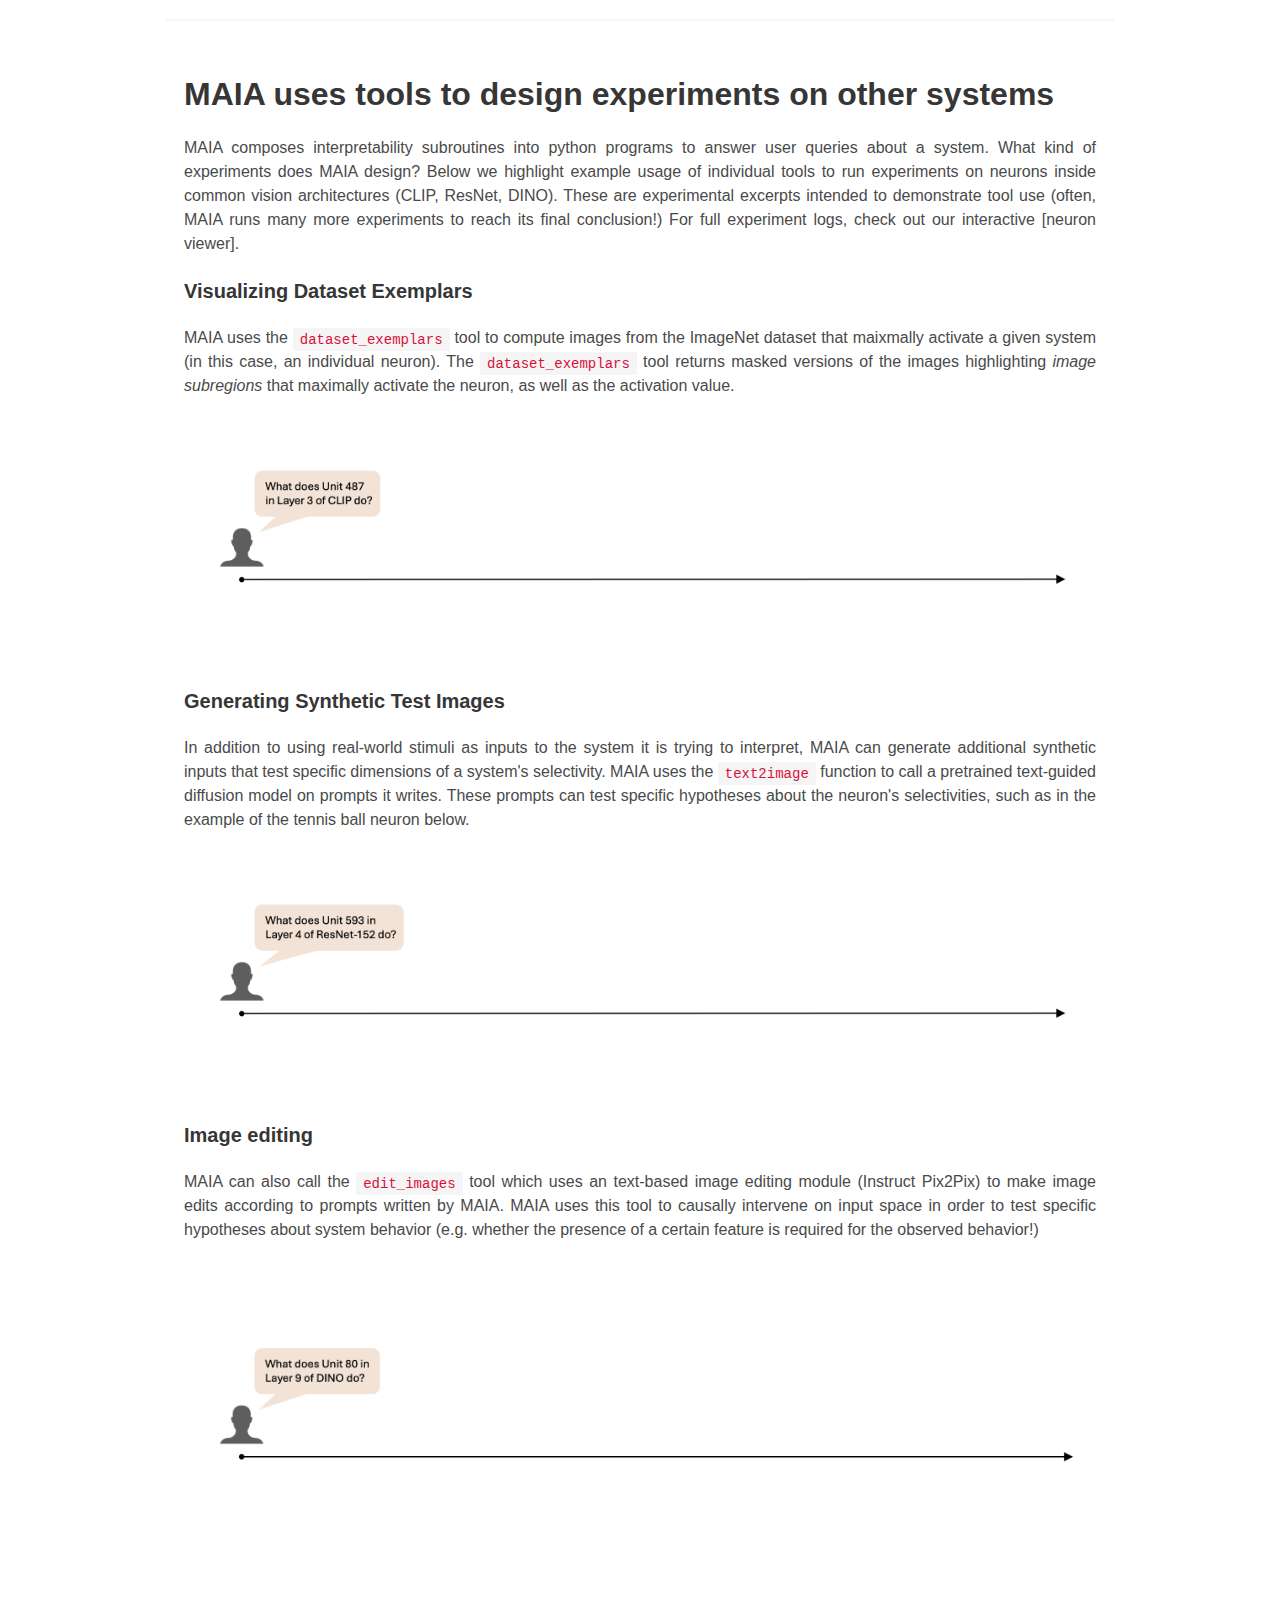
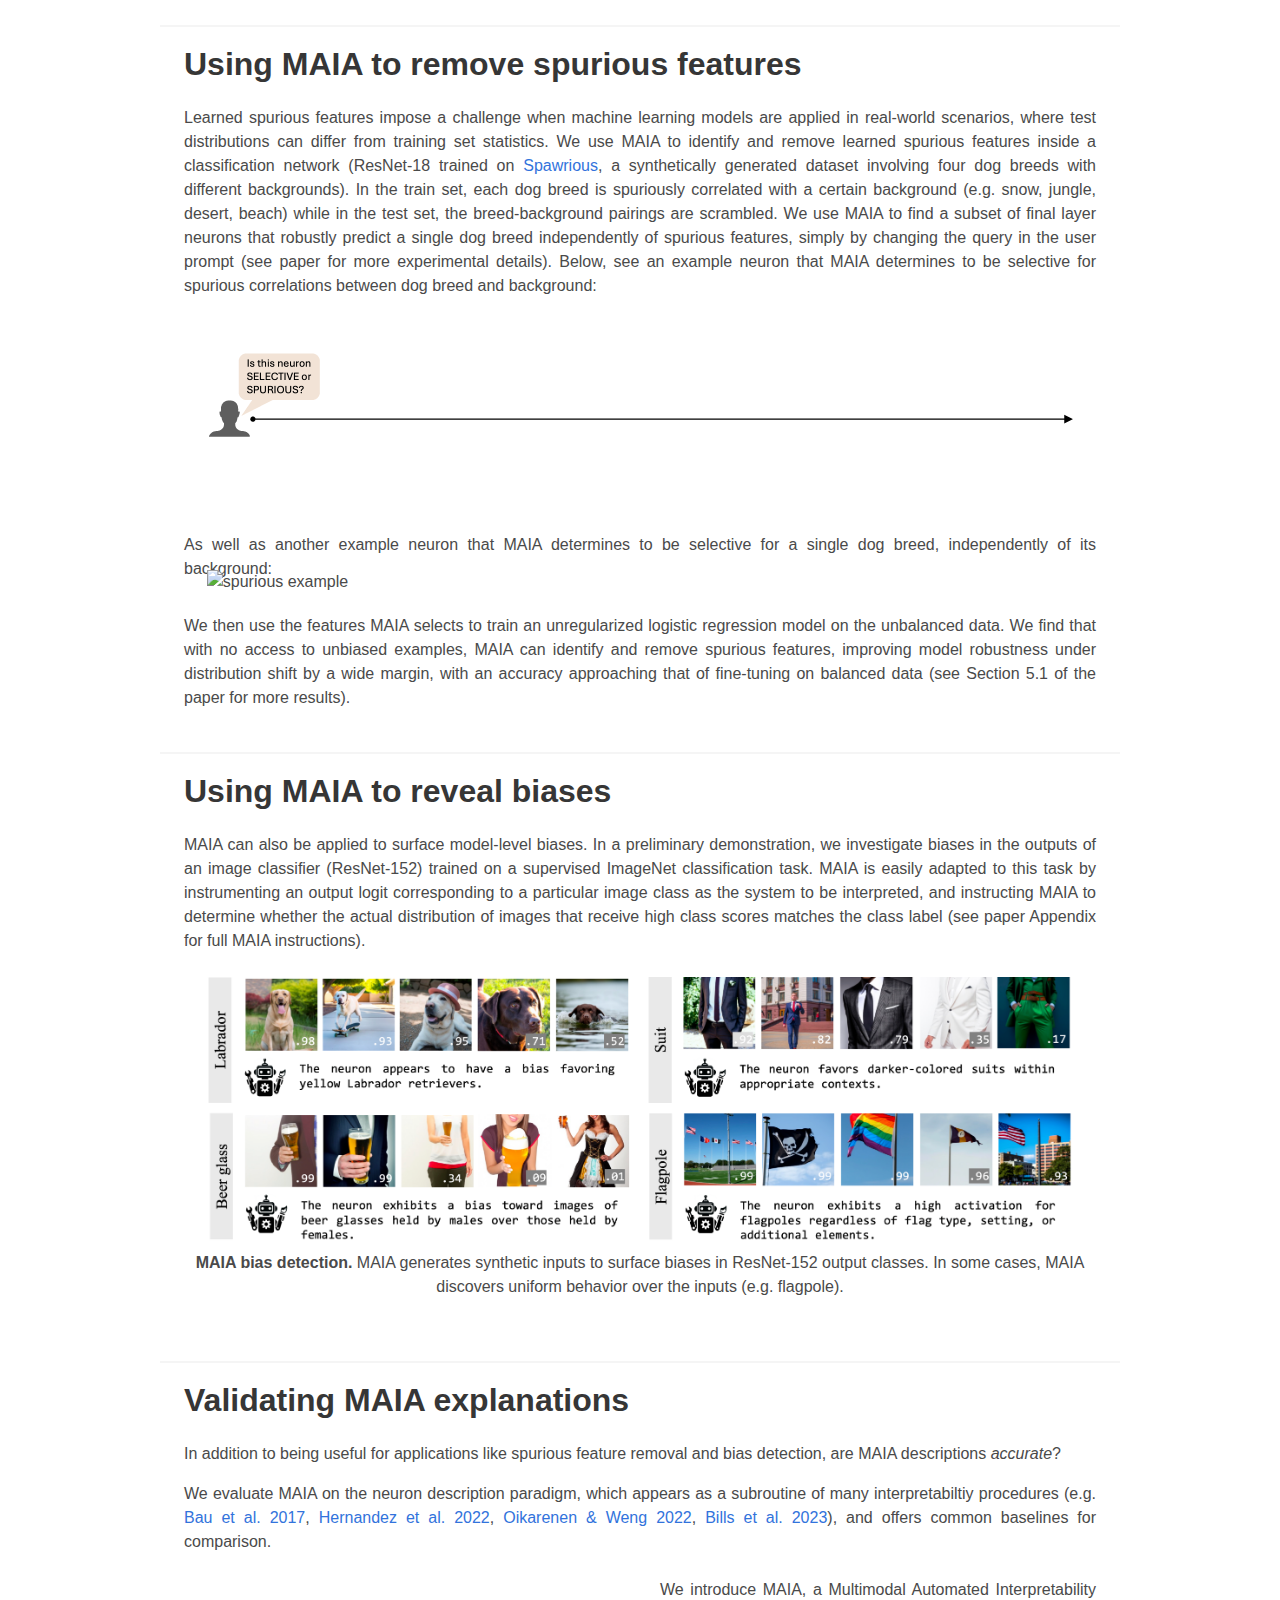
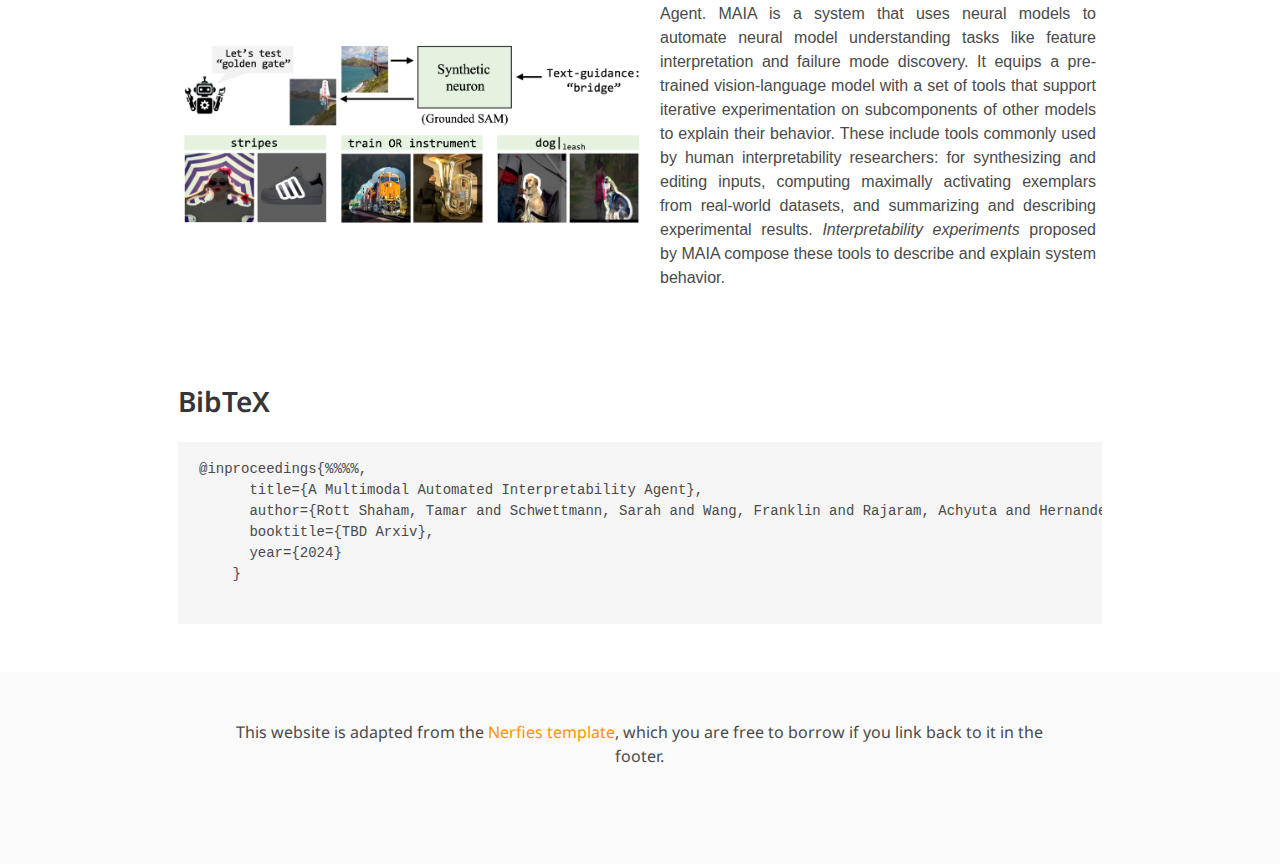
==== commit c80ee8d4: "Update index.html" ====
--- a/index.html
+++ b/index.html
@@ -1,4 +1,4 @@
-<!DOCTYPE html>
+ <!DOCTYPE html>
 <html>
 <head>
   <meta charset="utf-8">
@@ -223,7 +223,7 @@
       <div style="display: flex; justify-content: center; width: 100%; margin-top:-40px; margin-bottom:-20px">
         <img src="./static/figures/spurious_example.gif" alt="spurious example" style="width: 95%; height: auto; margin-top: -15px; margin-bottom: 10px;" />
       </div>
-      <div class="content" style="text-align: justify; margin-top:40px">
+      <div class="content" style="text-align: justify; margin-top:30px">
         <p>As well as another example neuron that MAIA determines to be selective for a single dog breed, independently of its background:</p>
       </div>
       <div style="display: flex; justify-content: center; width: 100%; margin-top:-20px; margin-bottom:-20px">
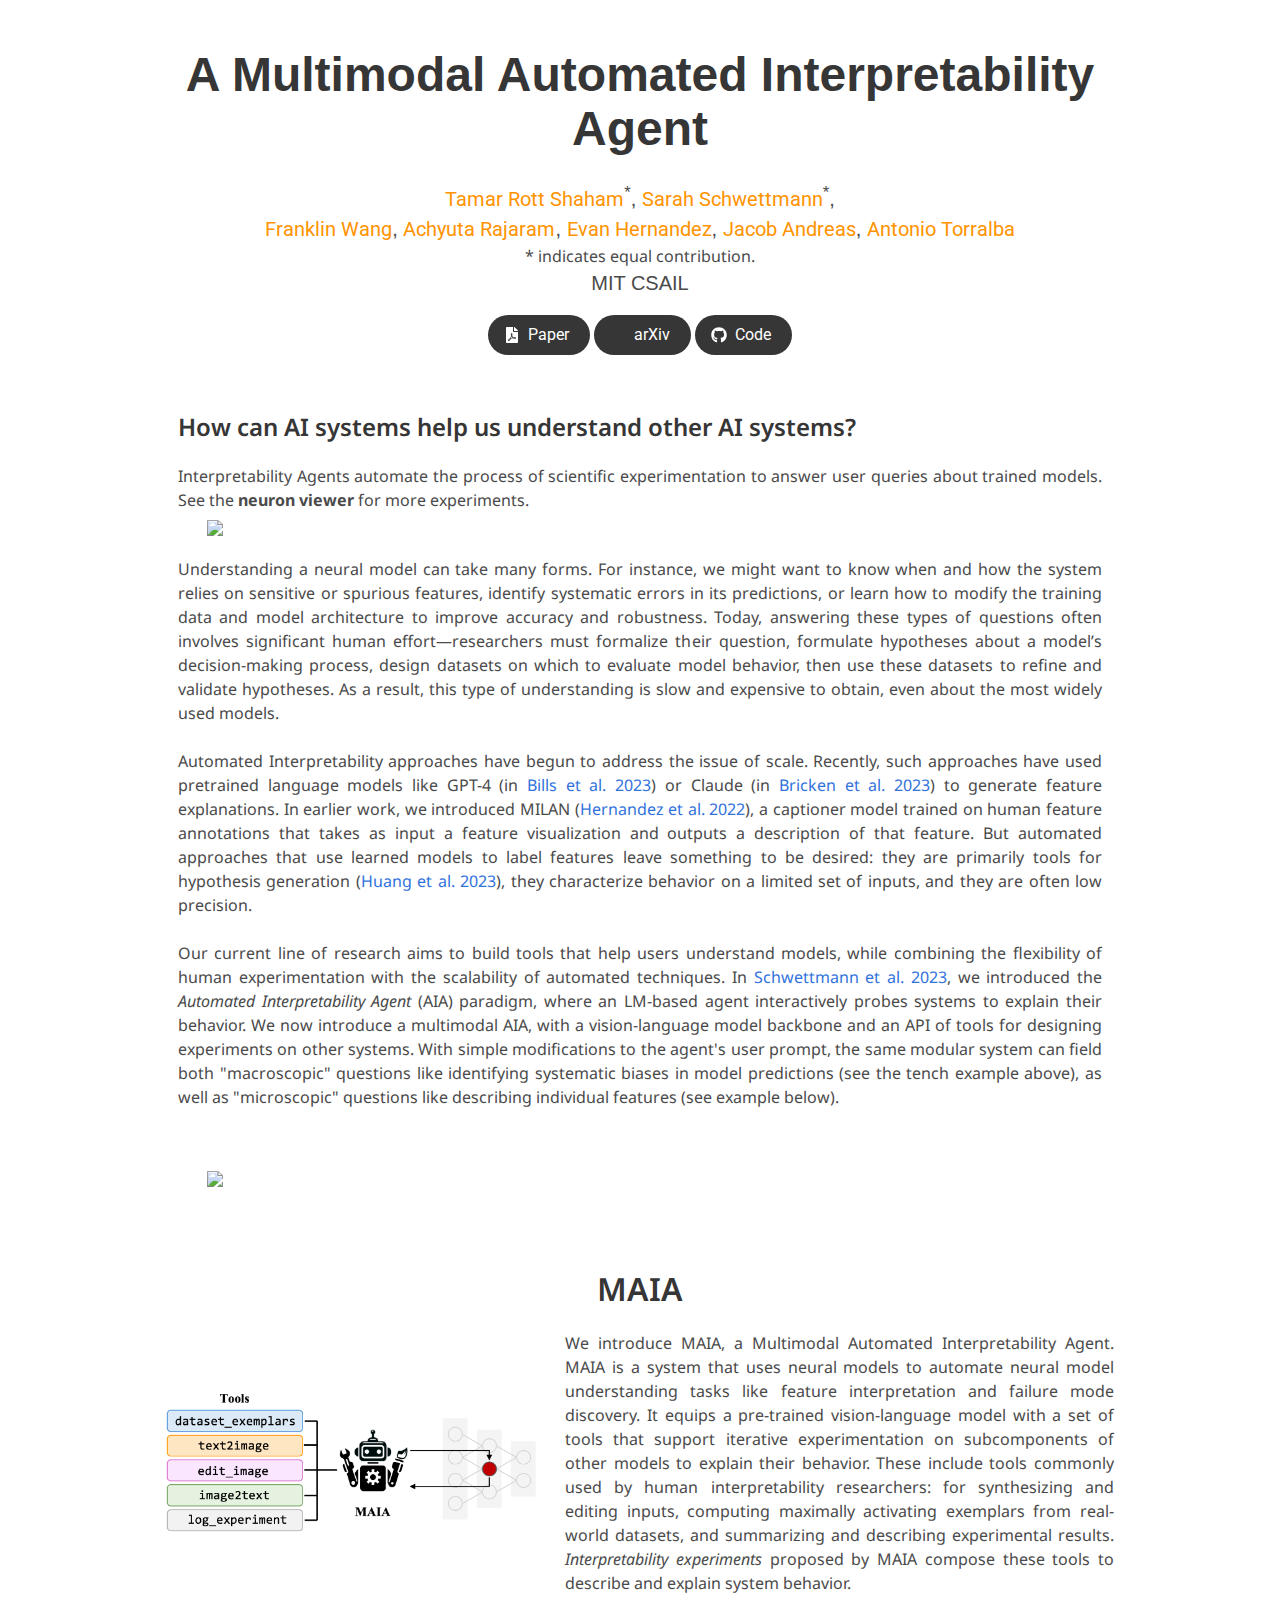
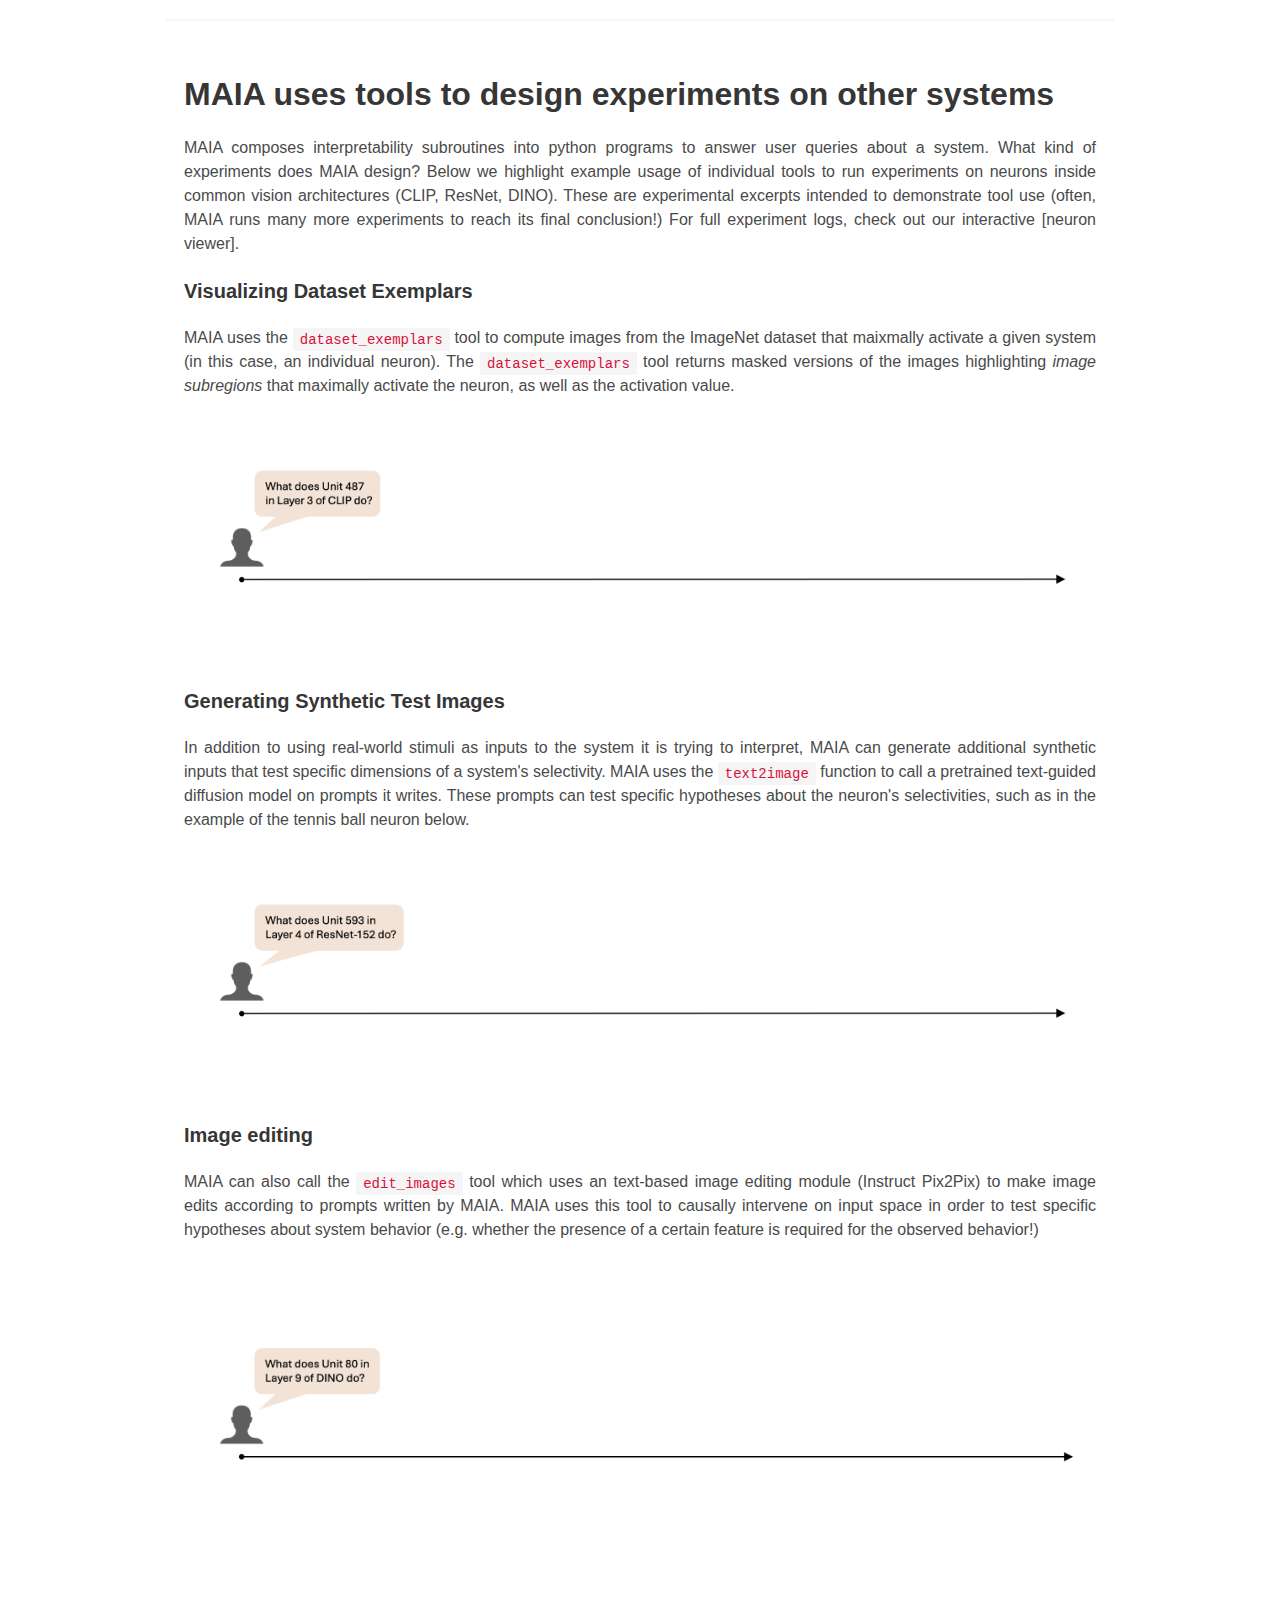
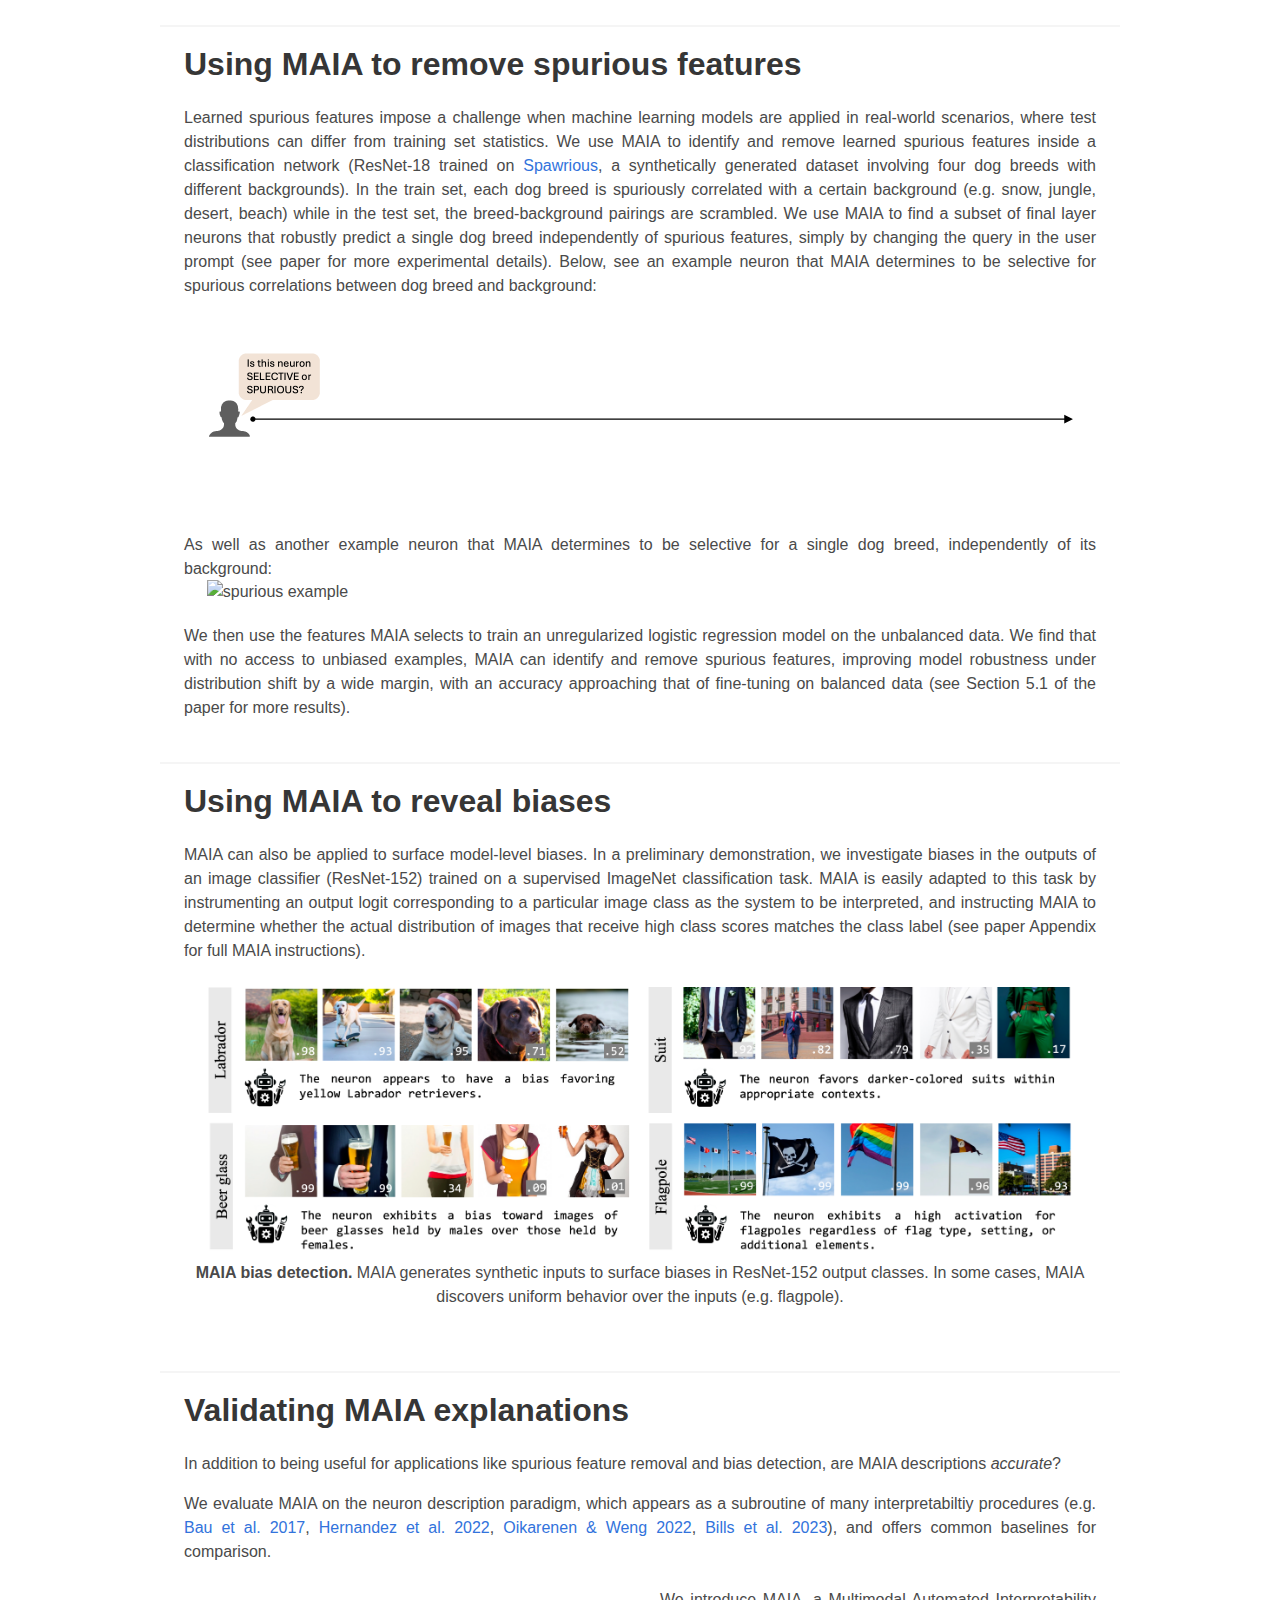
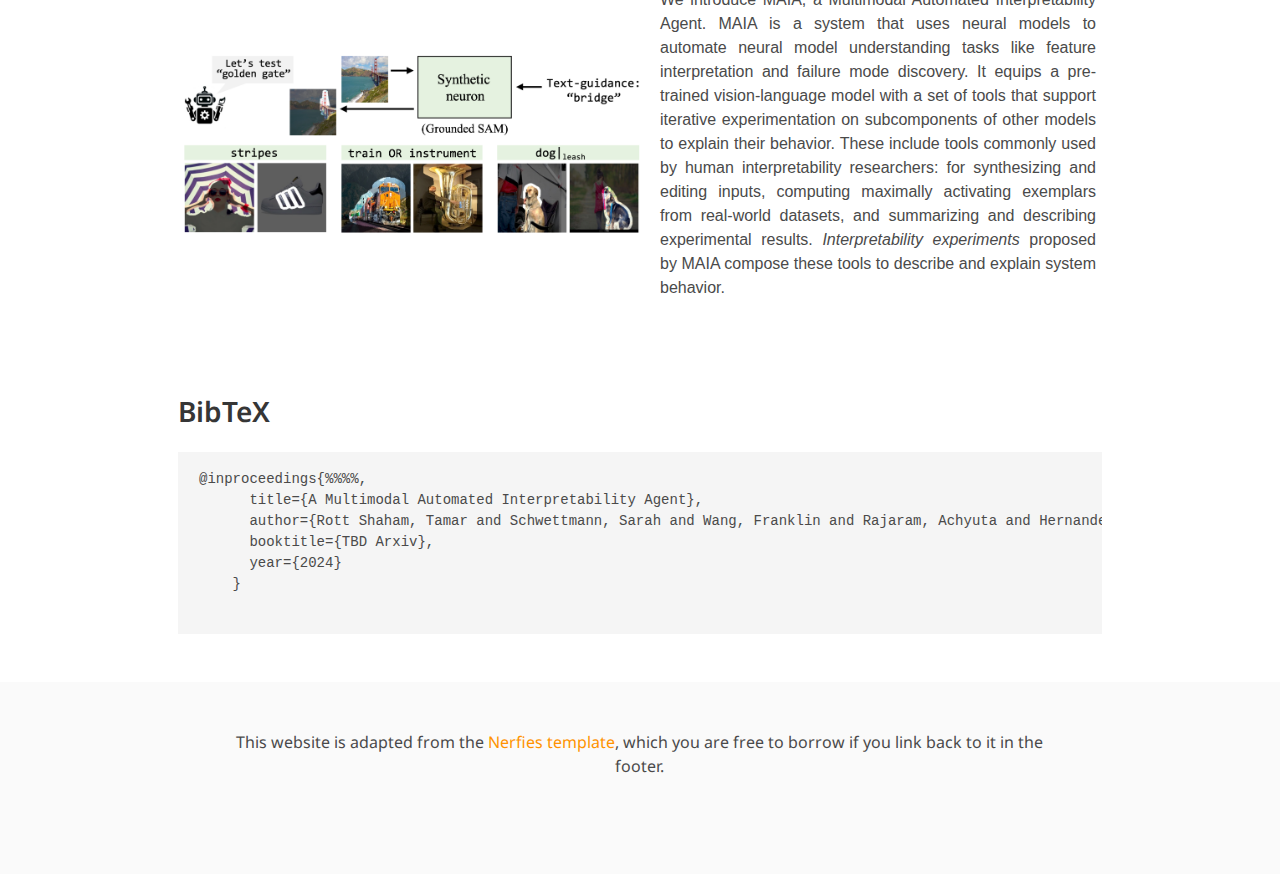
==== commit f5bddef6: "Update index.html" ====
--- a/index.html
+++ b/index.html
@@ -227,7 +227,7 @@
         <p>As well as another example neuron that MAIA determines to be selective for a single dog breed, independently of its background:</p>
       </div>
       <div style="display: flex; justify-content: center; width: 100%; margin-top:-20px; margin-bottom:-20px">
-        <img src="./static/figures/selective_example.gif" alt="spurious example" style="width: 95%; height: auto; margin-top: -15px; margin-bottom: 10px;" />
+        <img src="./static/figures/selective_example.gif" alt="spurious example" style="width: 95%; height: auto; margin-top: -5px; margin-bottom: 10px;" />
       </div>
       <div class="content" style="text-align: justify; margin-top:30px; margin-bottom:-30px">
         <p>We then use the features MAIA selects to train an unregularized logistic regression model on the unbalanced data. We find that with no access to unbiased examples, MAIA can identify and remove spurious features, improving model robustness under distribution shift by a wide margin, with an accuracy approaching that of fine-tuning on balanced data (see Section 5.1 of the paper for more results). </p>
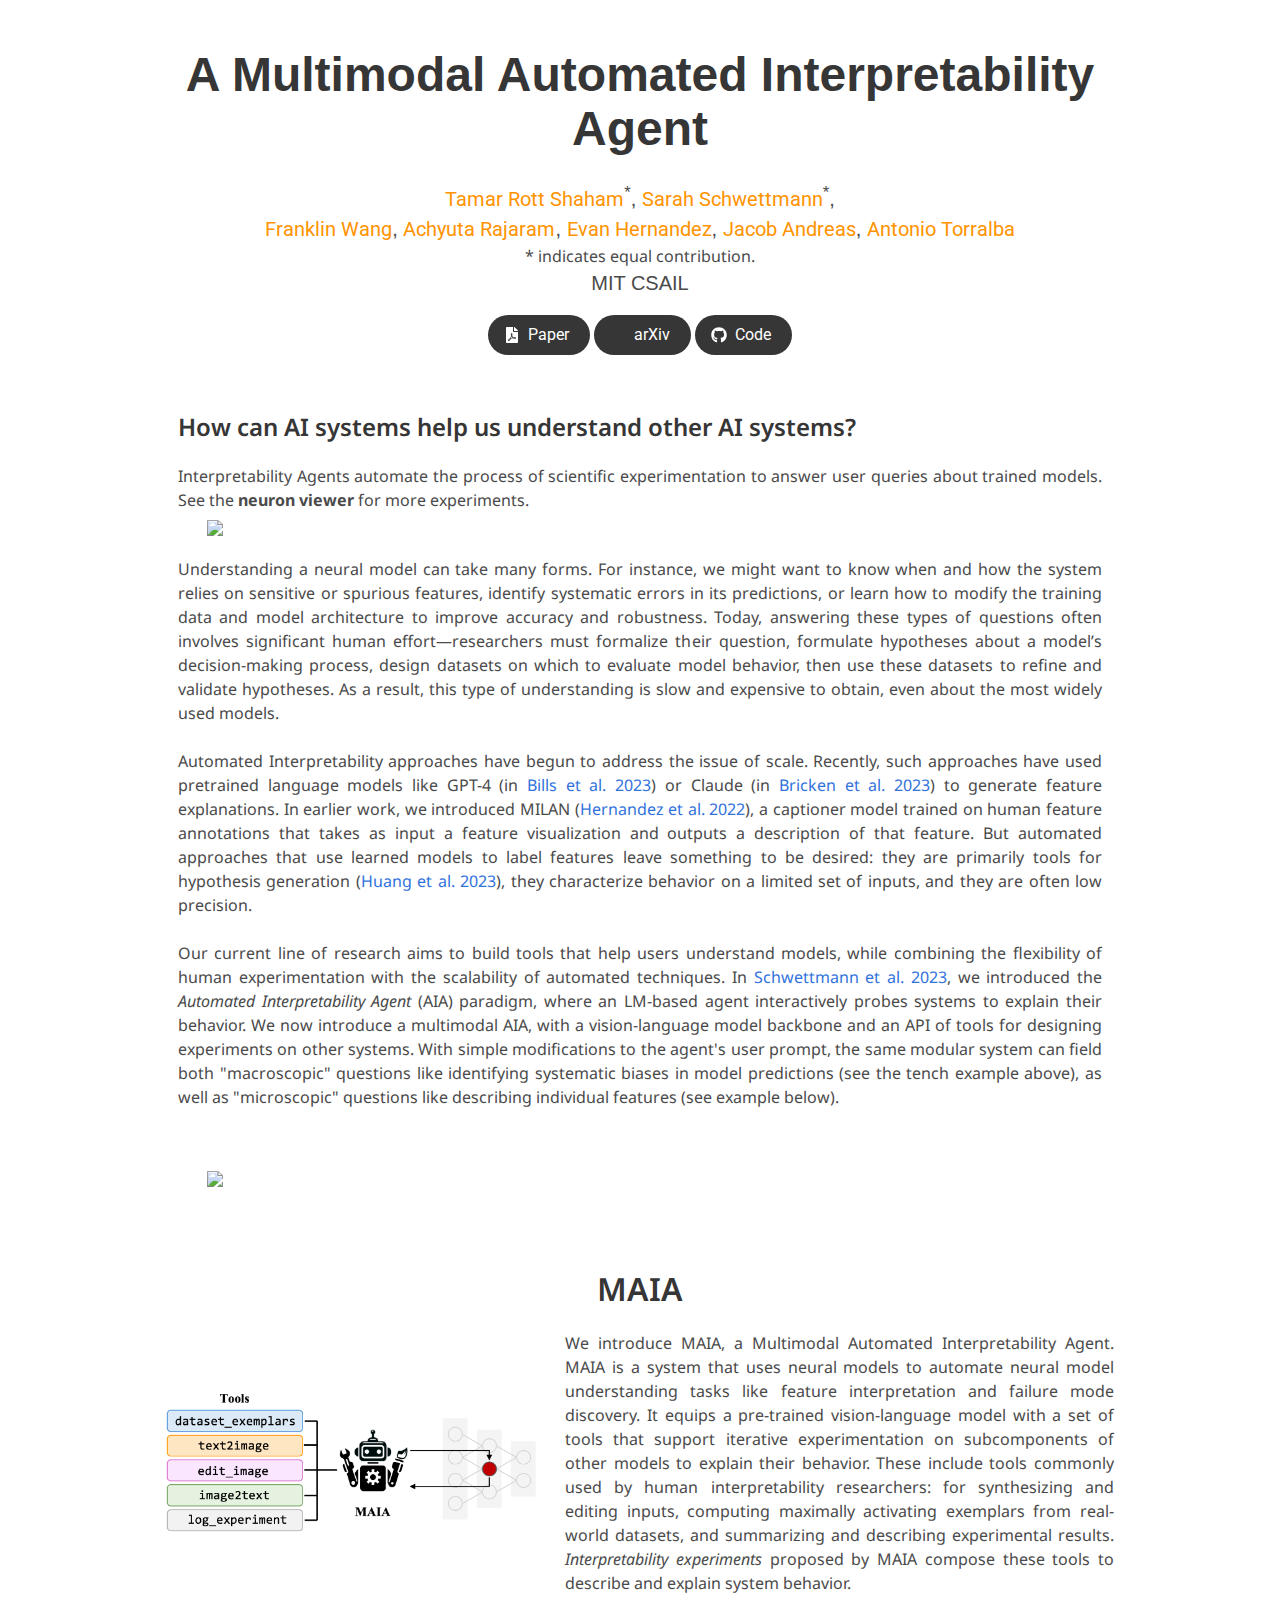
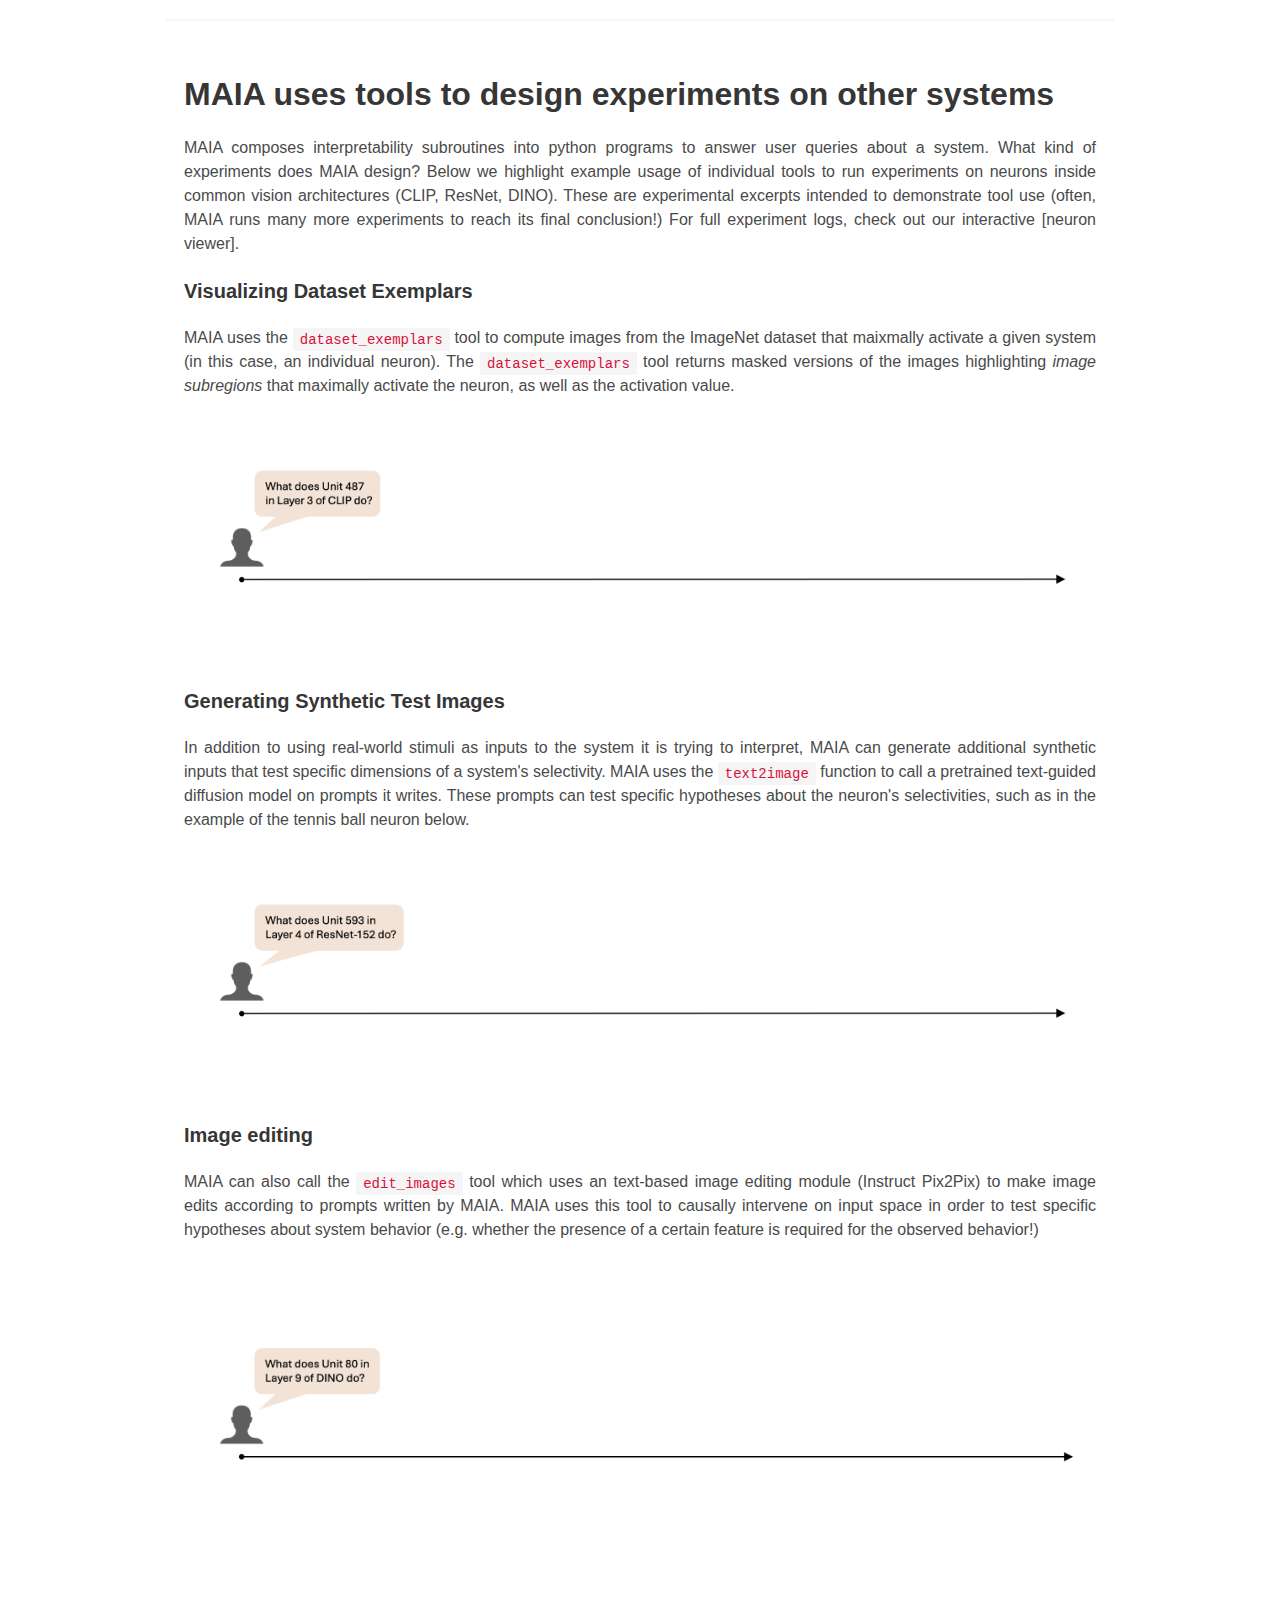
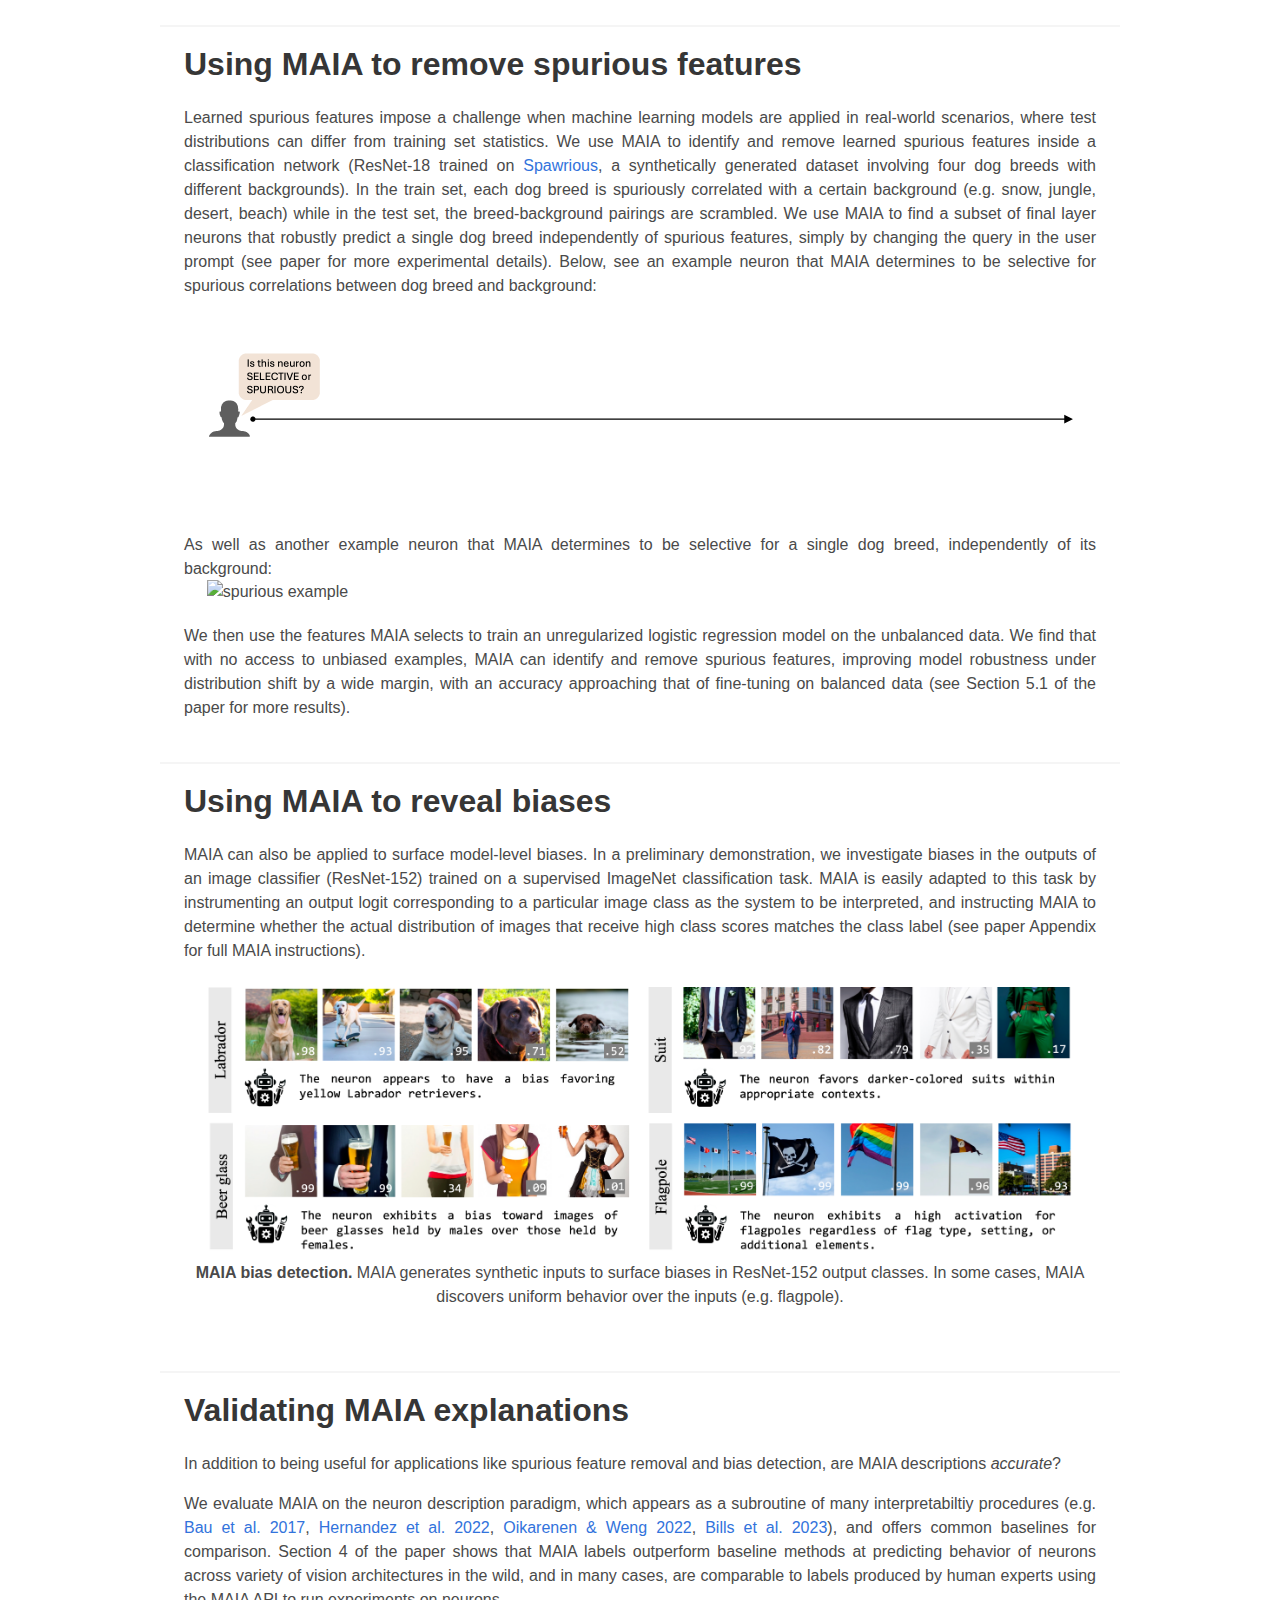
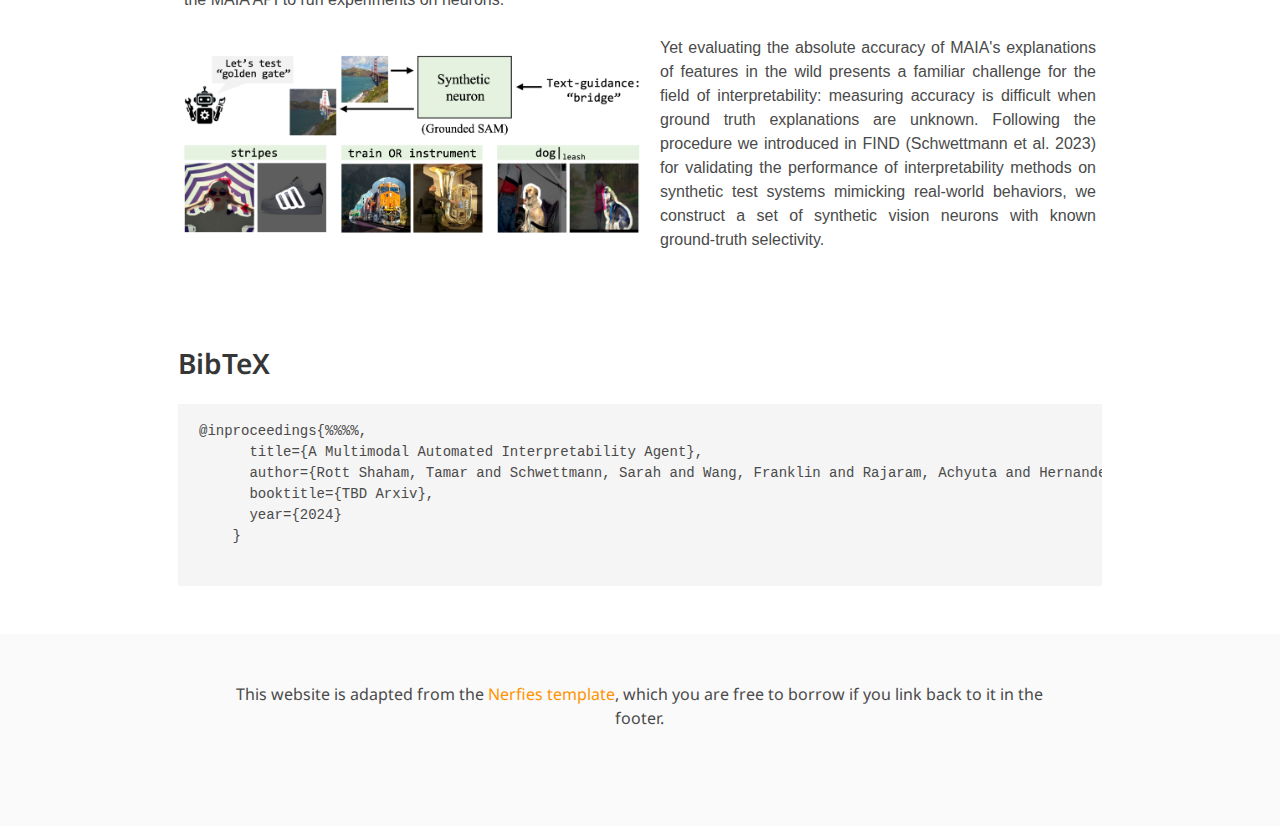
==== commit 2f039152: "Update index.html" ====
--- a/index.html
+++ b/index.html
@@ -259,14 +259,12 @@
       <h2 class="title is-3">Validating MAIA explanations</h2>
       <div class="content" style="text-align: justify;">
         <p>In addition to being useful for applications like spurious feature removal and bias detection, are MAIA descriptions <em>accurate</em>?</p>
-	<p>We evaluate MAIA on the neuron description paradigm, which appears as a subroutine of many interpretabiltiy procedures (e.g. <a href="https://arxiv.org/abs/1704.05796" target="_blank">Bau et al. 2017</a>, <a href="https://arxiv.org/abs/2201.11114" target="_blank">Hernandez et al. 2022</a>, <a href="https://arxiv.org/abs/2204.10965" target="_blank">Oikarenen & Weng 2022</a>, <a href="https://openaipublic.blob.core.windows.net/neuron-explainer/paper/index.html" target="_blank">Bills et al. 2023</a>), and offers common baselines for comparison.</p>
+	<p>We evaluate MAIA on the neuron description paradigm, which appears as a subroutine of many interpretabiltiy procedures (e.g. <a href="https://arxiv.org/abs/1704.05796" target="_blank">Bau et al. 2017</a>, <a href="https://arxiv.org/abs/2201.11114" target="_blank">Hernandez et al. 2022</a>, <a href="https://arxiv.org/abs/2204.10965" target="_blank">Oikarenen & Weng 2022</a>, <a href="https://openaipublic.blob.core.windows.net/neuron-explainer/paper/index.html" target="_blank">Bills et al. 2023</a>), and offers common baselines for comparison. Section 4 of the paper shows that MAIA labels outperform baseline methods at predicting behavior of neurons across variety of vision architectures in the wild, and in many cases, are comparable to labels produced by human experts using the MAIA API to run experiments on neurons.</p>
       </div>
 	<div class="content image-text-container" style="display: flex; align-items: center;">
           <img src="./static/figures/synthetic_schematic.png" alt="Synthetic Neurons" style="margin-right: 20px; width: 50%;">
           <p style="text-align: justify;">
-            We introduce MAIA, a Multimodal Automated Interpretability Agent. MAIA is a system that uses neural models to automate neural model understanding tasks like feature interpretation and failure mode discovery.
-            It equips a pre-trained vision-language model with a set of tools that support iterative experimentation on subcomponents of other models to explain their behavior. These include tools commonly used by human interpretability researchers: for synthesizing and editing inputs, computing maximally activating exemplars from real-world datasets, and summarizing and describing experimental results.
-            <i>Interpretability experiments</i> proposed by MAIA compose these tools to describe and explain system behavior.
+           Yet evaluating the absolute accuracy of MAIA's explanations of features in the wild presents a familiar challenge for the field of interpretability: measuring accuracy is difficult when ground truth explanations are unknown. Following the procedure we introduced in FIND (Schwettmann et al. 2023) for validating the performance of interpretability methods on synthetic test systems mimicking real-world behaviors, we construct a set of synthetic vision neurons with known ground-truth selectivity.
           </p>
         </div>
     </div>
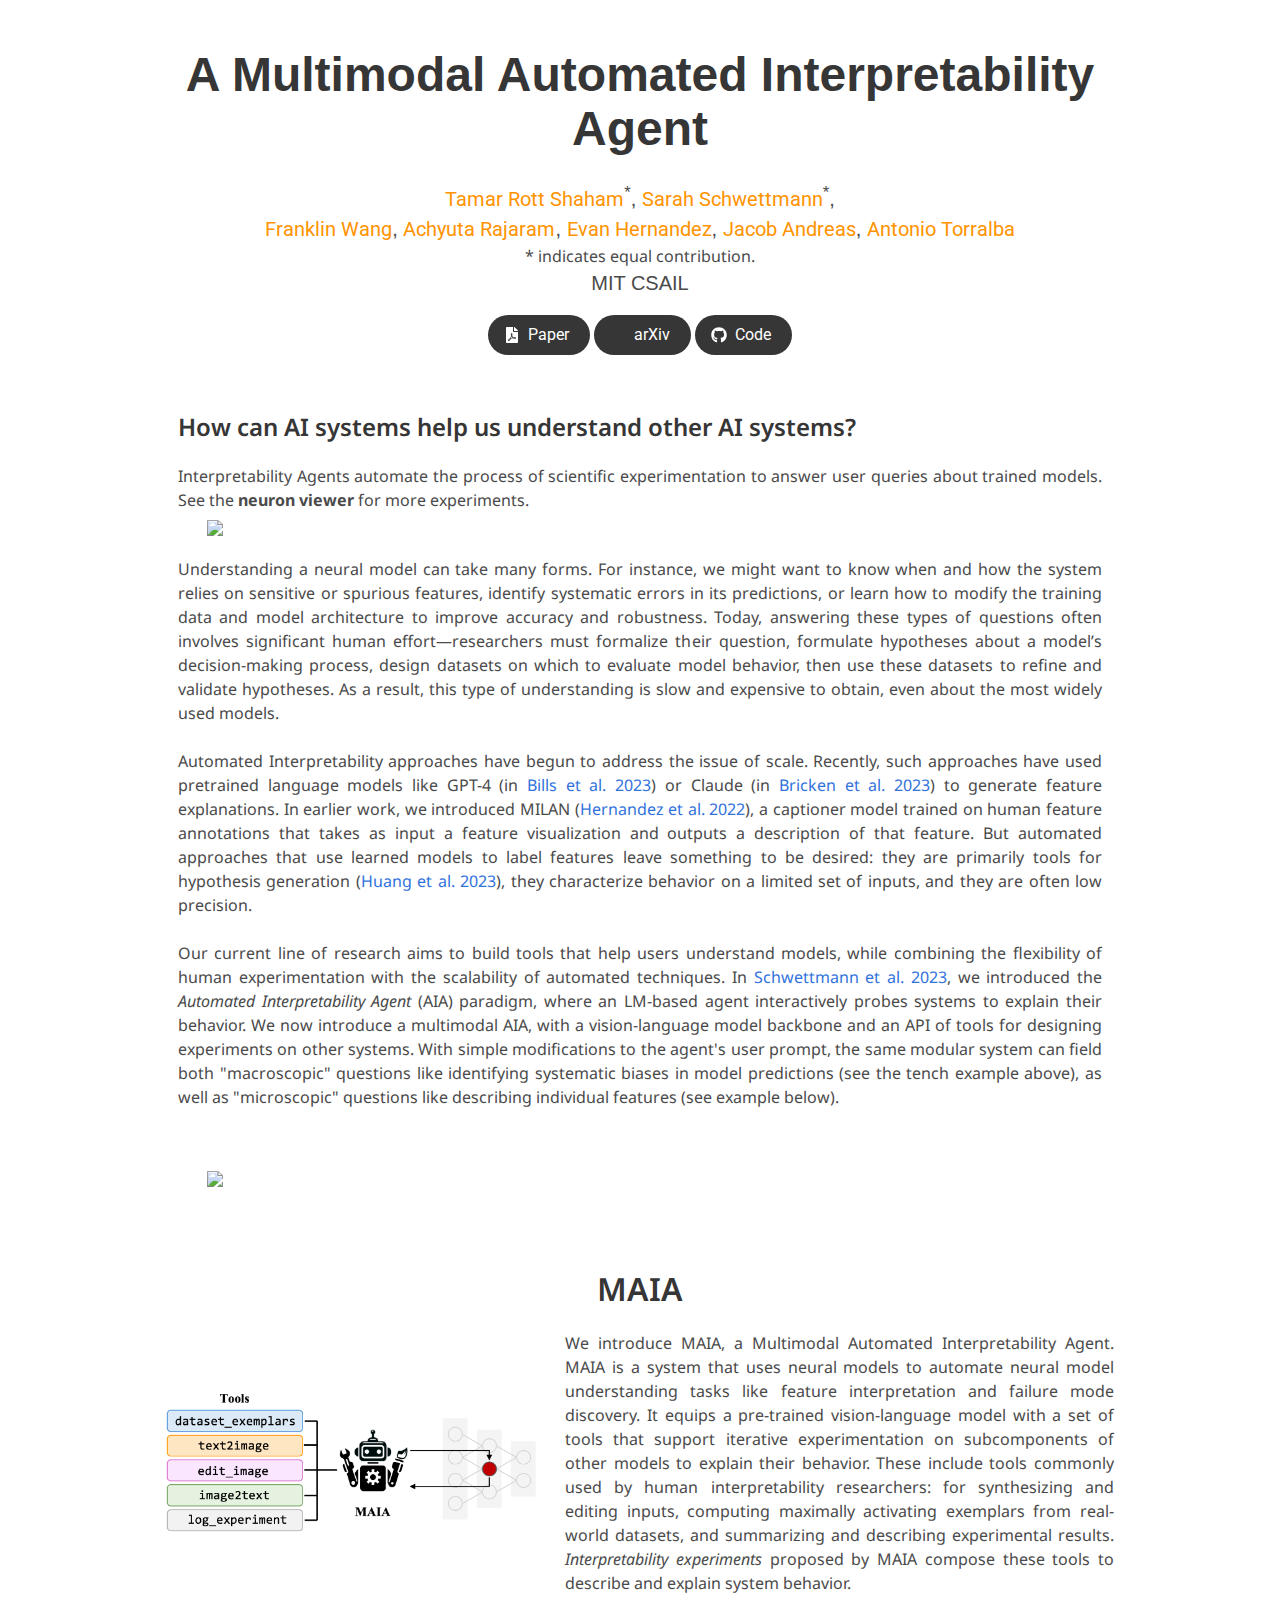
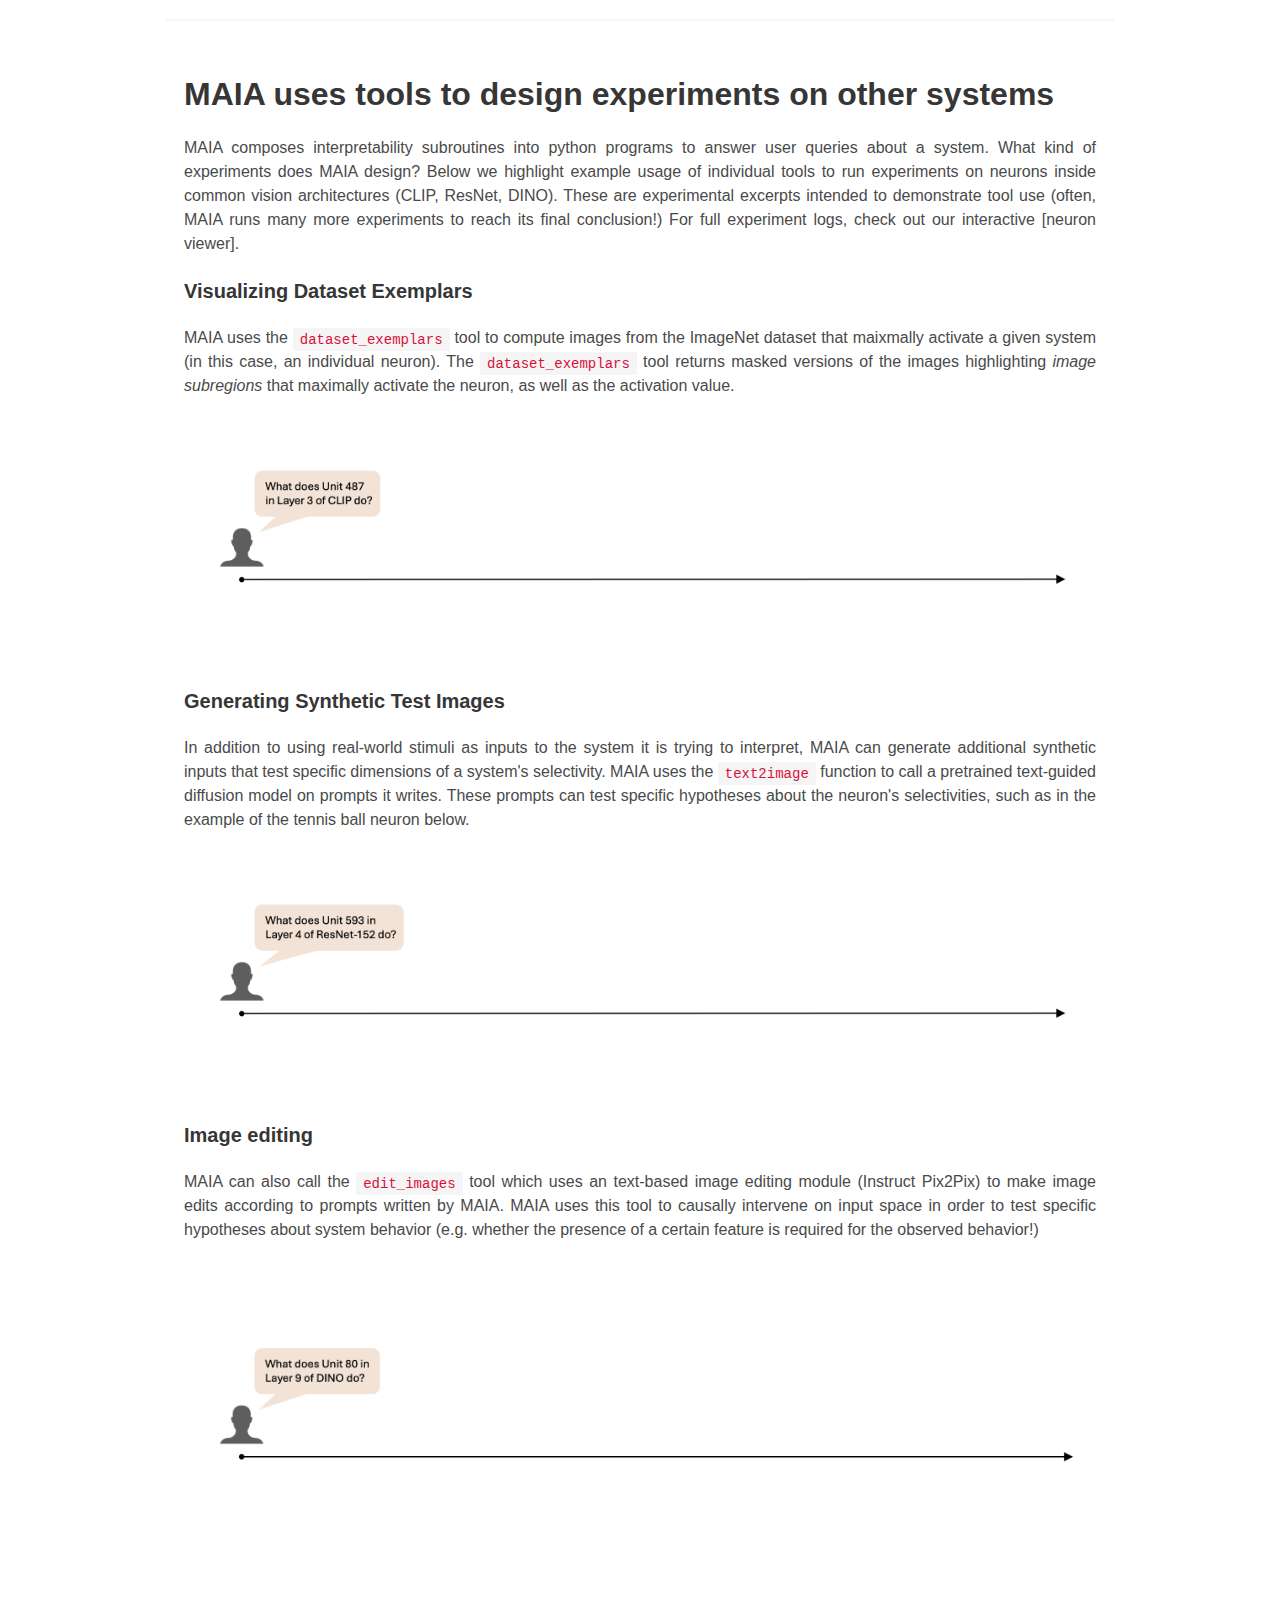
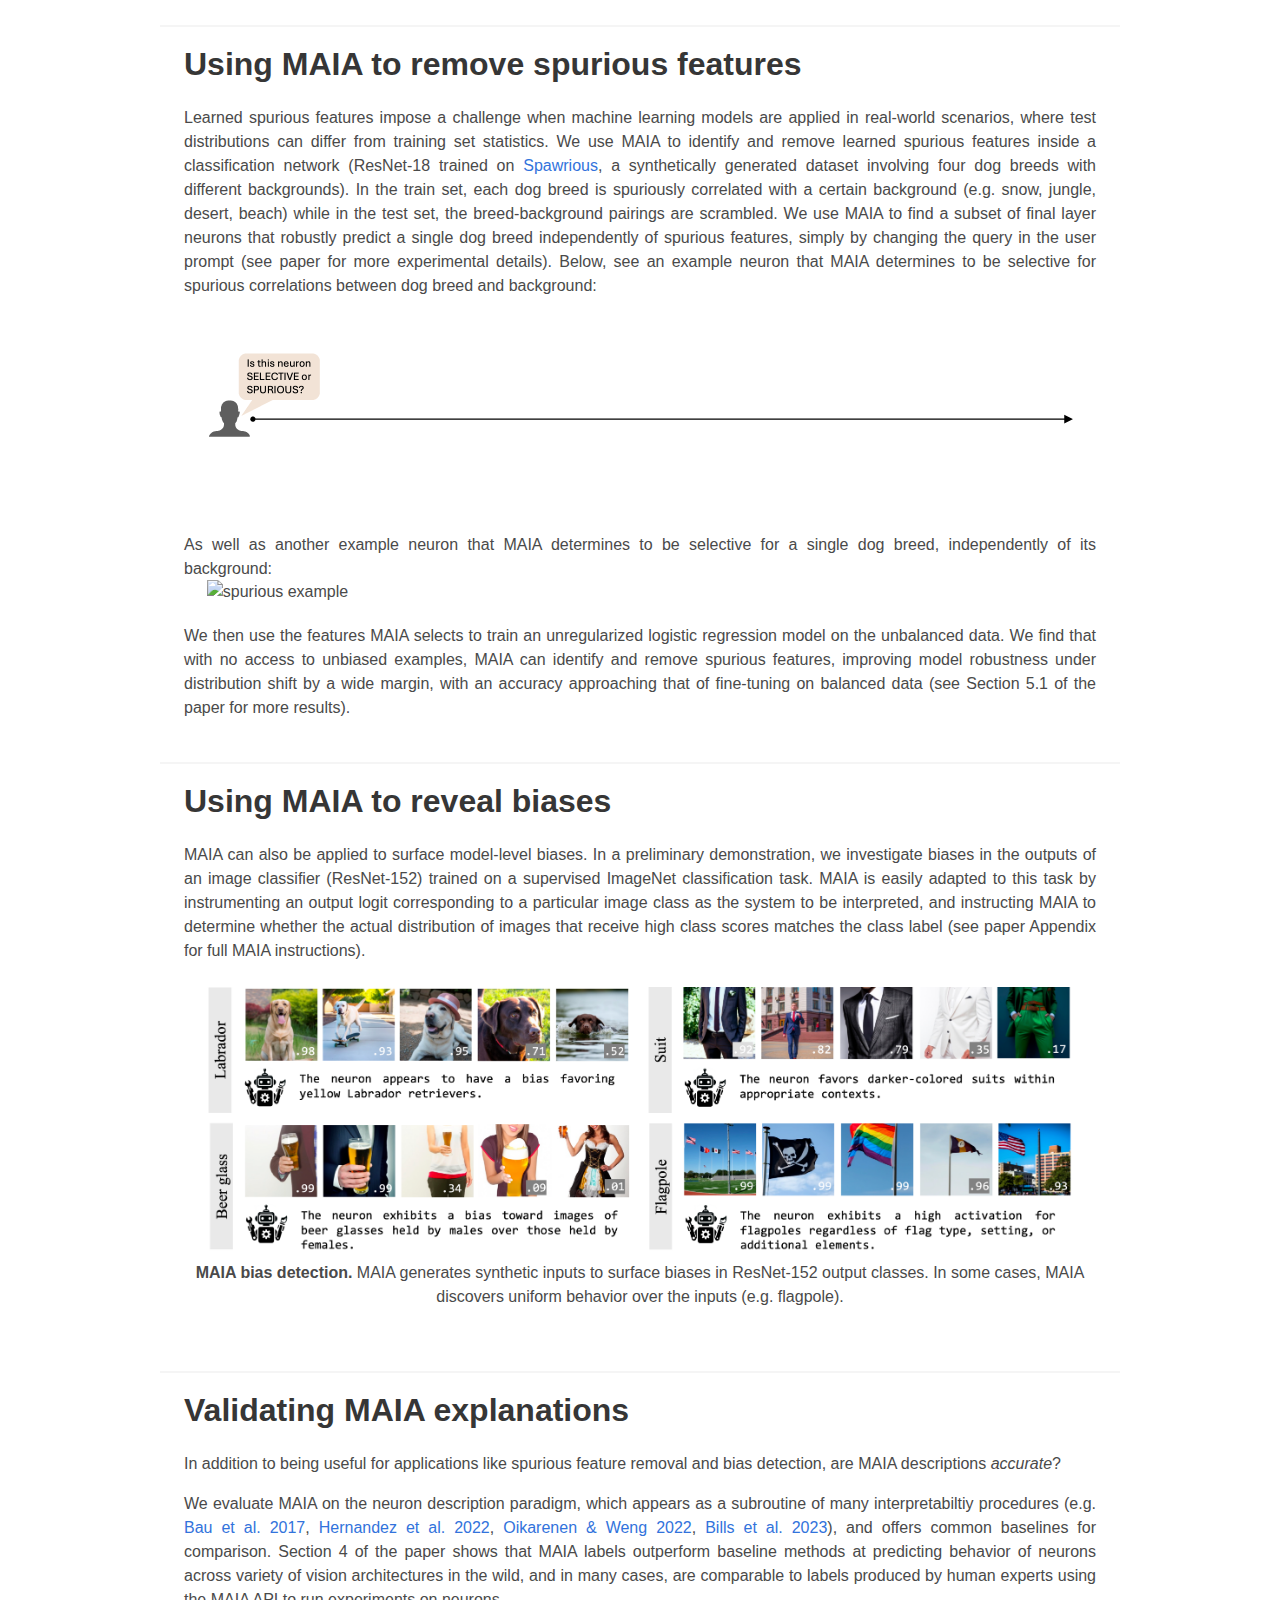
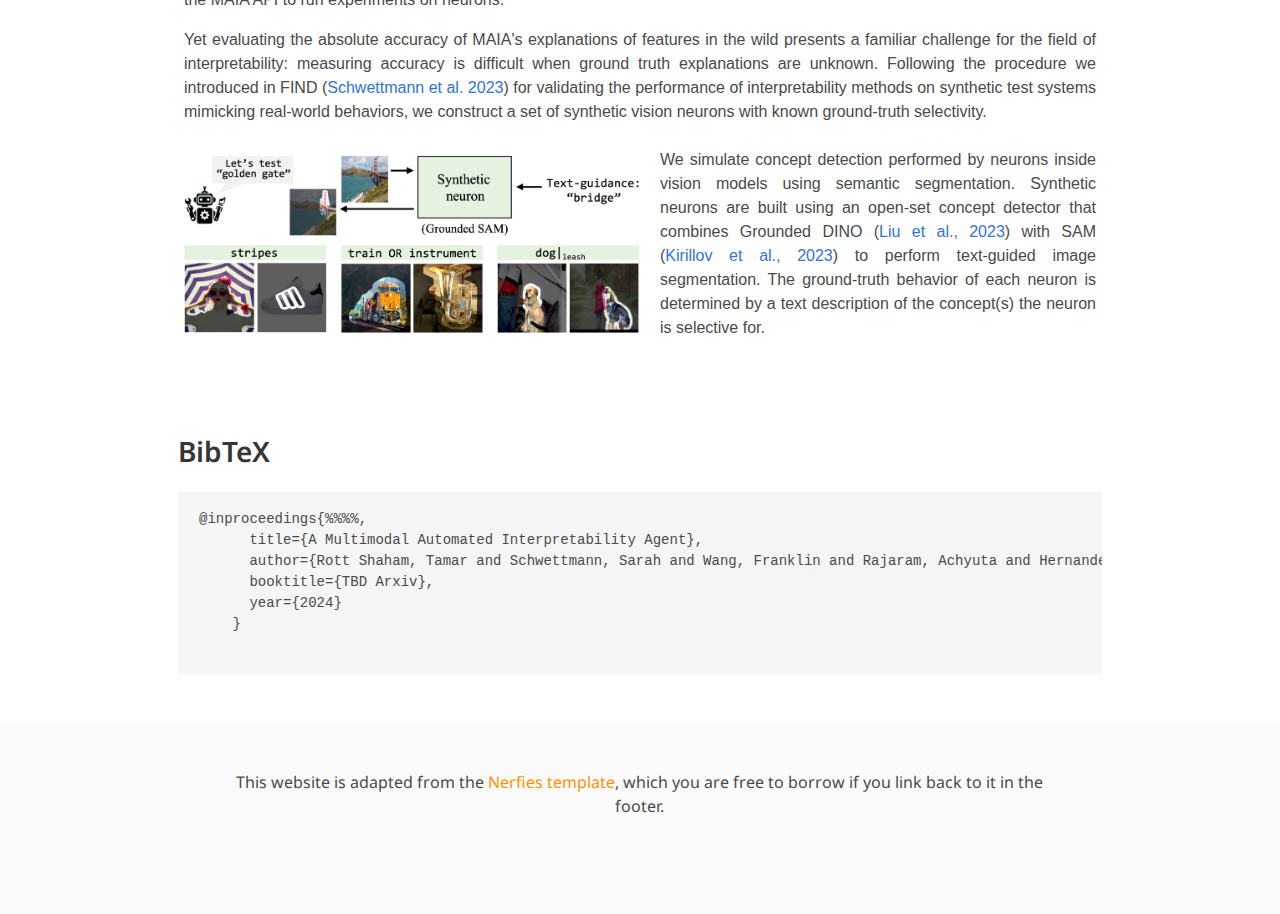
==== commit 970974fb: "Update index.html" ====
--- a/index.html
+++ b/index.html
@@ -260,11 +260,12 @@
       <div class="content" style="text-align: justify;">
         <p>In addition to being useful for applications like spurious feature removal and bias detection, are MAIA descriptions <em>accurate</em>?</p>
 	<p>We evaluate MAIA on the neuron description paradigm, which appears as a subroutine of many interpretabiltiy procedures (e.g. <a href="https://arxiv.org/abs/1704.05796" target="_blank">Bau et al. 2017</a>, <a href="https://arxiv.org/abs/2201.11114" target="_blank">Hernandez et al. 2022</a>, <a href="https://arxiv.org/abs/2204.10965" target="_blank">Oikarenen & Weng 2022</a>, <a href="https://openaipublic.blob.core.windows.net/neuron-explainer/paper/index.html" target="_blank">Bills et al. 2023</a>), and offers common baselines for comparison. Section 4 of the paper shows that MAIA labels outperform baseline methods at predicting behavior of neurons across variety of vision architectures in the wild, and in many cases, are comparable to labels produced by human experts using the MAIA API to run experiments on neurons.</p>
+	<p>Yet evaluating the absolute accuracy of MAIA's explanations of features in the wild presents a familiar challenge for the field of interpretability: measuring accuracy is difficult when ground truth explanations are unknown. Following the procedure we introduced in FIND (<a href="https://arxiv.org/abs/2309.03886" target="_blank">Schwettmann et al. 2023</a>) for validating the performance of interpretability methods on synthetic test systems mimicking real-world behaviors, we construct a set of synthetic vision neurons with known ground-truth selectivity.</p>
       </div>
 	<div class="content image-text-container" style="display: flex; align-items: center;">
           <img src="./static/figures/synthetic_schematic.png" alt="Synthetic Neurons" style="margin-right: 20px; width: 50%;">
           <p style="text-align: justify;">
-           Yet evaluating the absolute accuracy of MAIA's explanations of features in the wild presents a familiar challenge for the field of interpretability: measuring accuracy is difficult when ground truth explanations are unknown. Following the procedure we introduced in FIND (Schwettmann et al. 2023) for validating the performance of interpretability methods on synthetic test systems mimicking real-world behaviors, we construct a set of synthetic vision neurons with known ground-truth selectivity.
+           We simulate concept detection performed by neurons inside vision models using semantic segmentation. Synthetic neurons are built using an open-set concept detector that combines Grounded DINO (<a href="https://arxiv.org/abs/2303.05499" target="_blank">Liu et al., 2023</a>) with SAM (<a href="https://arxiv.org/abs/2304.02643" target="_blank">Kirillov et al., 2023</a>) to perform text-guided image segmentation. The ground-truth behavior of each neuron is determined by a text description of the concept(s) the neuron is selective for. 
           </p>
         </div>
     </div>
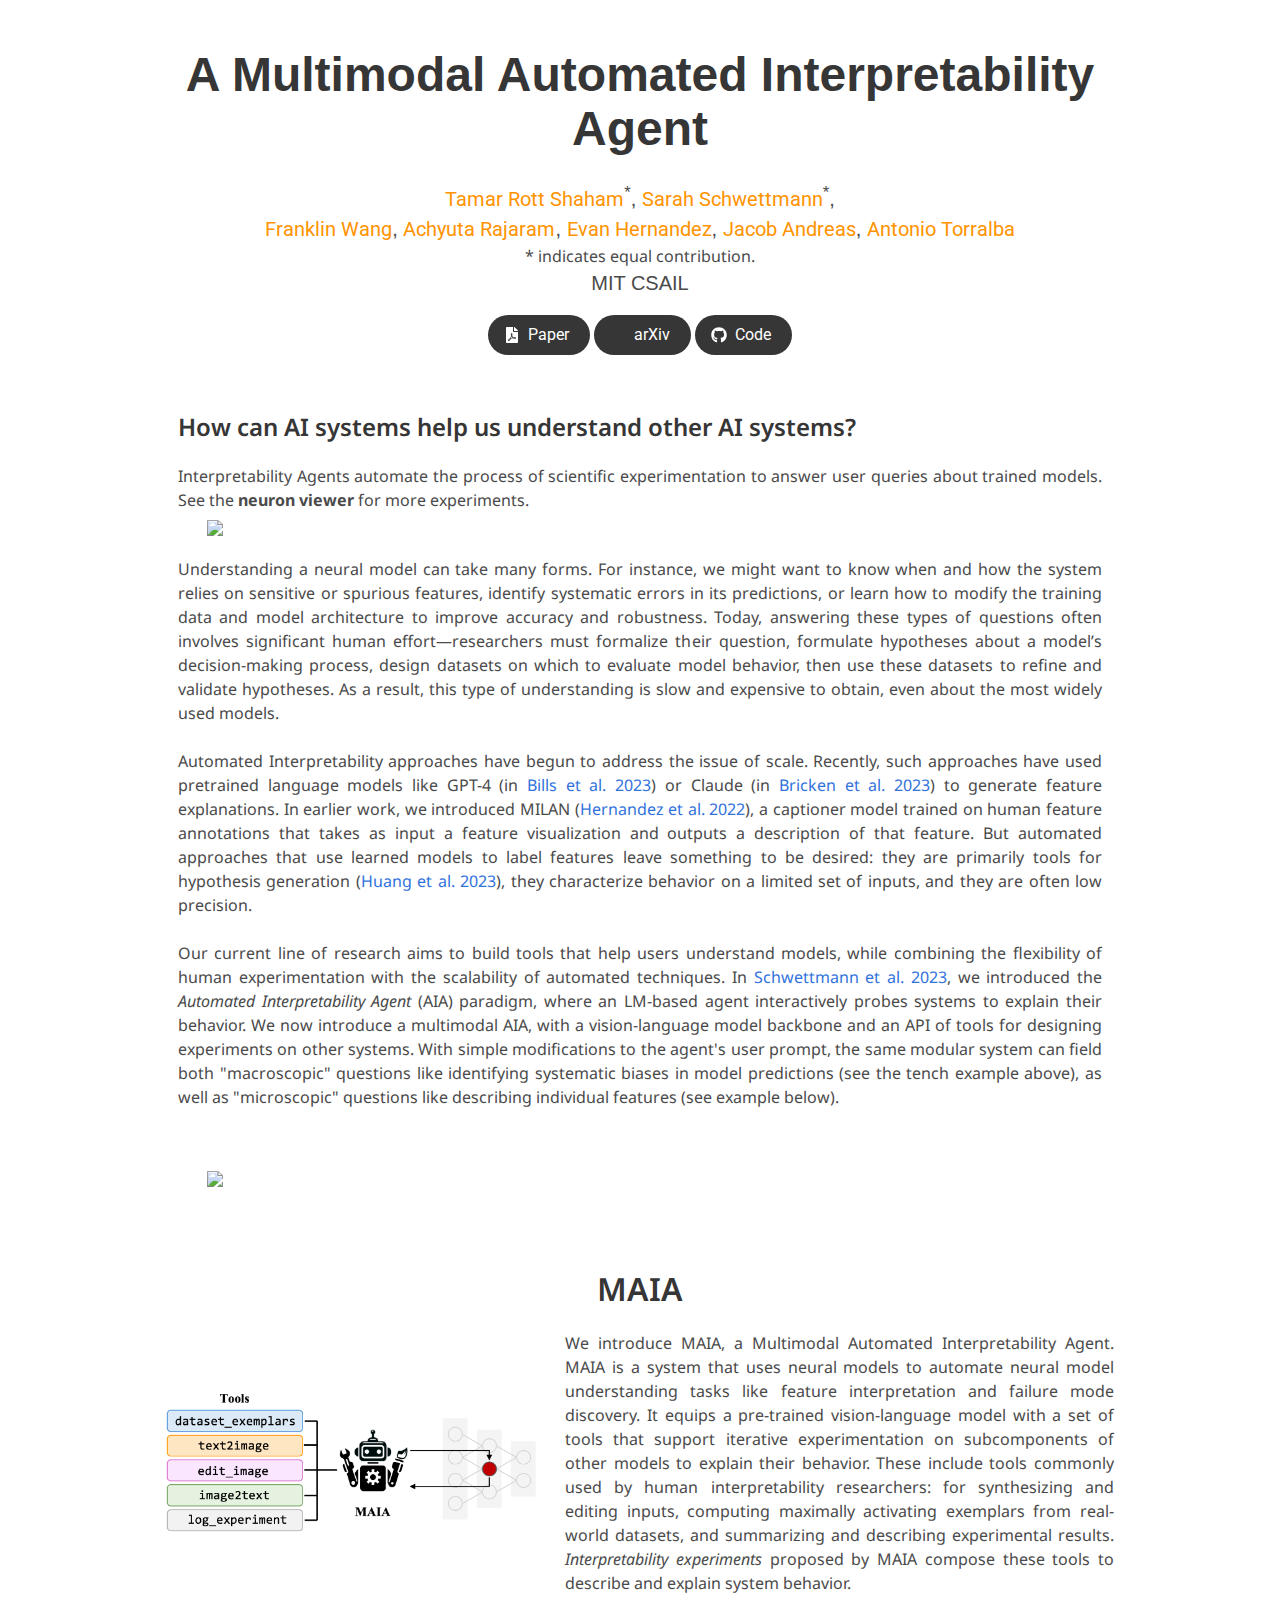
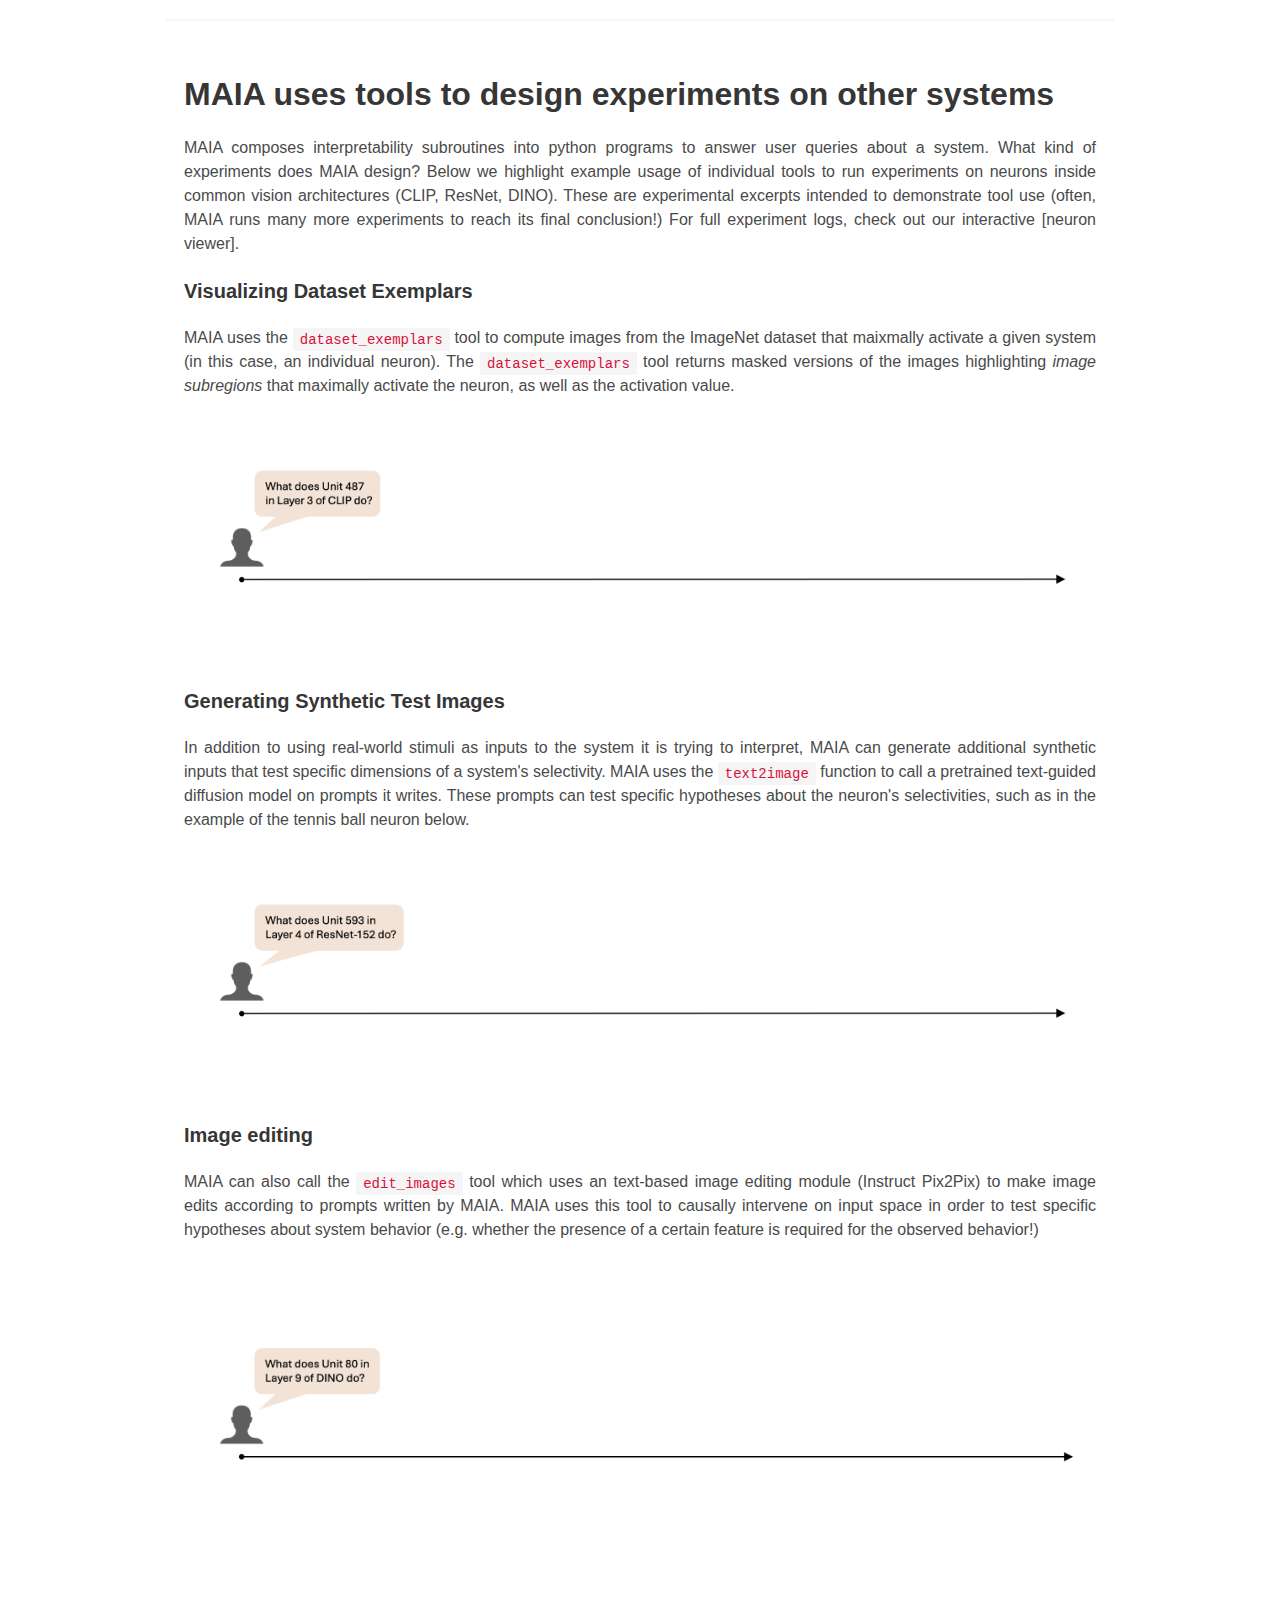
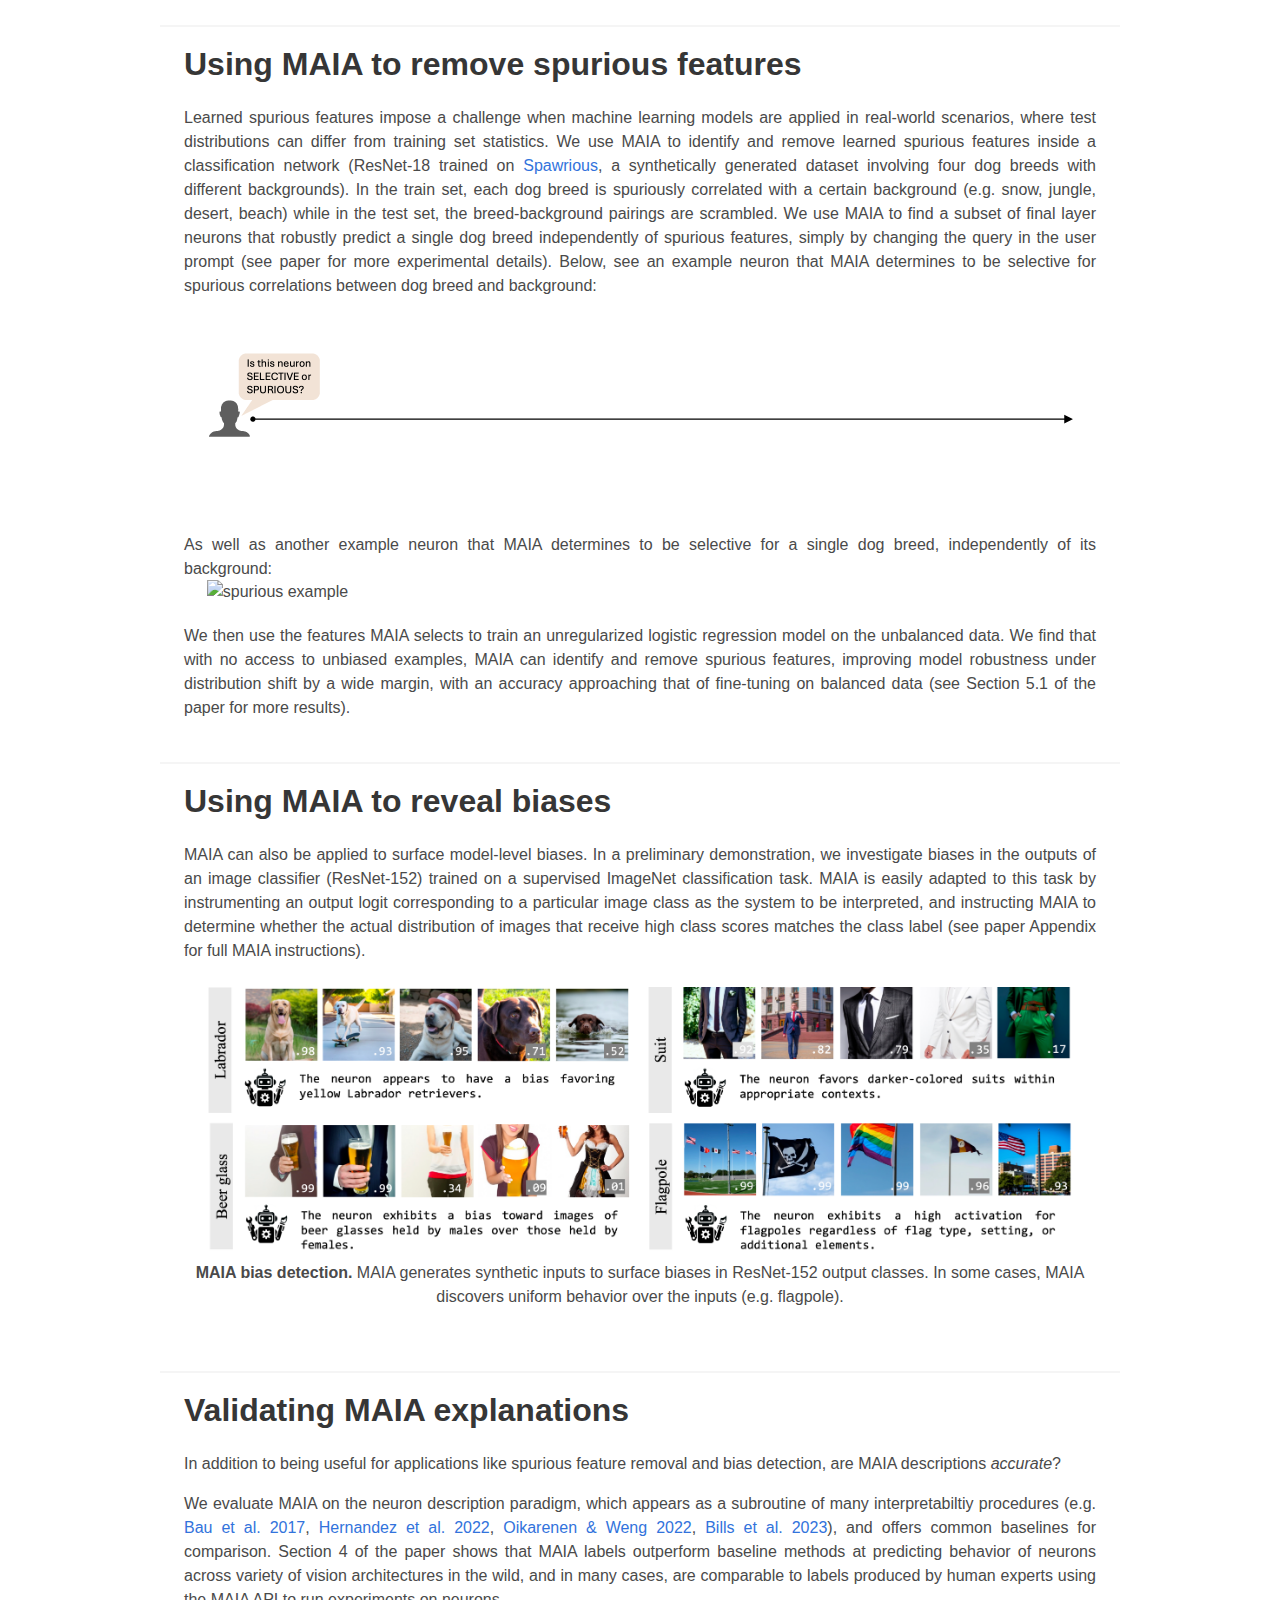
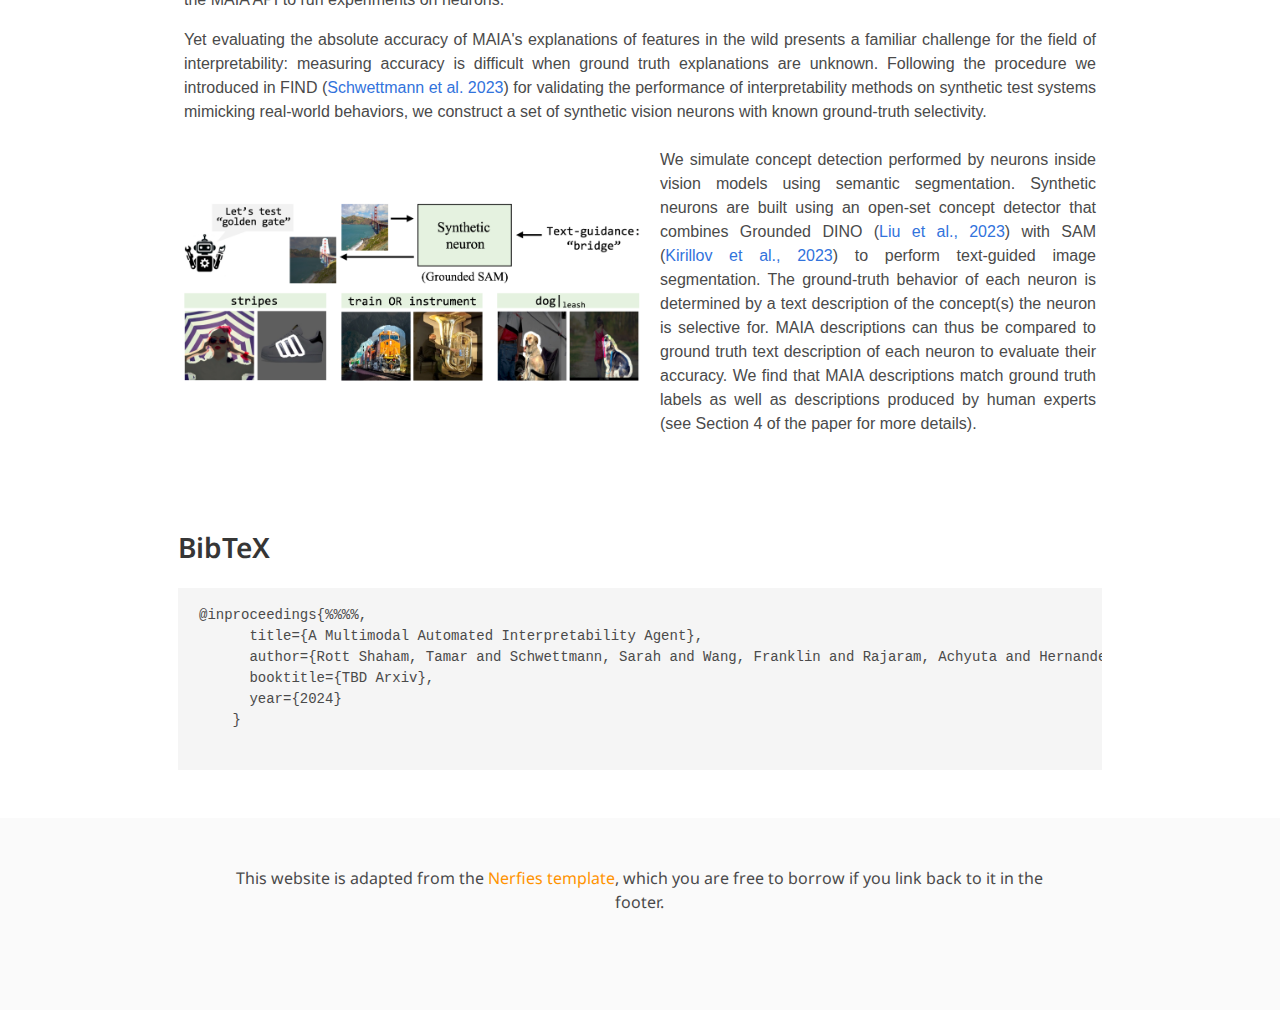
==== commit ae25337e: "Update index.html" ====
--- a/index.html
+++ b/index.html
@@ -265,7 +265,7 @@
 	<div class="content image-text-container" style="display: flex; align-items: center;">
           <img src="./static/figures/synthetic_schematic.png" alt="Synthetic Neurons" style="margin-right: 20px; width: 50%;">
           <p style="text-align: justify;">
-           We simulate concept detection performed by neurons inside vision models using semantic segmentation. Synthetic neurons are built using an open-set concept detector that combines Grounded DINO (<a href="https://arxiv.org/abs/2303.05499" target="_blank">Liu et al., 2023</a>) with SAM (<a href="https://arxiv.org/abs/2304.02643" target="_blank">Kirillov et al., 2023</a>) to perform text-guided image segmentation. The ground-truth behavior of each neuron is determined by a text description of the concept(s) the neuron is selective for. 
+           We simulate concept detection performed by neurons inside vision models using semantic segmentation. Synthetic neurons are built using an open-set concept detector that combines Grounded DINO (<a href="https://arxiv.org/abs/2303.05499" target="_blank">Liu et al., 2023</a>) with SAM (<a href="https://arxiv.org/abs/2304.02643" target="_blank">Kirillov et al., 2023</a>) to perform text-guided image segmentation. The ground-truth behavior of each neuron is determined by a text description of the concept(s) the neuron is selective for. MAIA descriptions can thus be compared to ground truth text description of each neuron to evaluate their accuracy. We find that MAIA descriptions match ground truth labels as well as descriptions produced by human experts (see Section 4 of the paper for more details). 
           </p>
         </div>
     </div>
